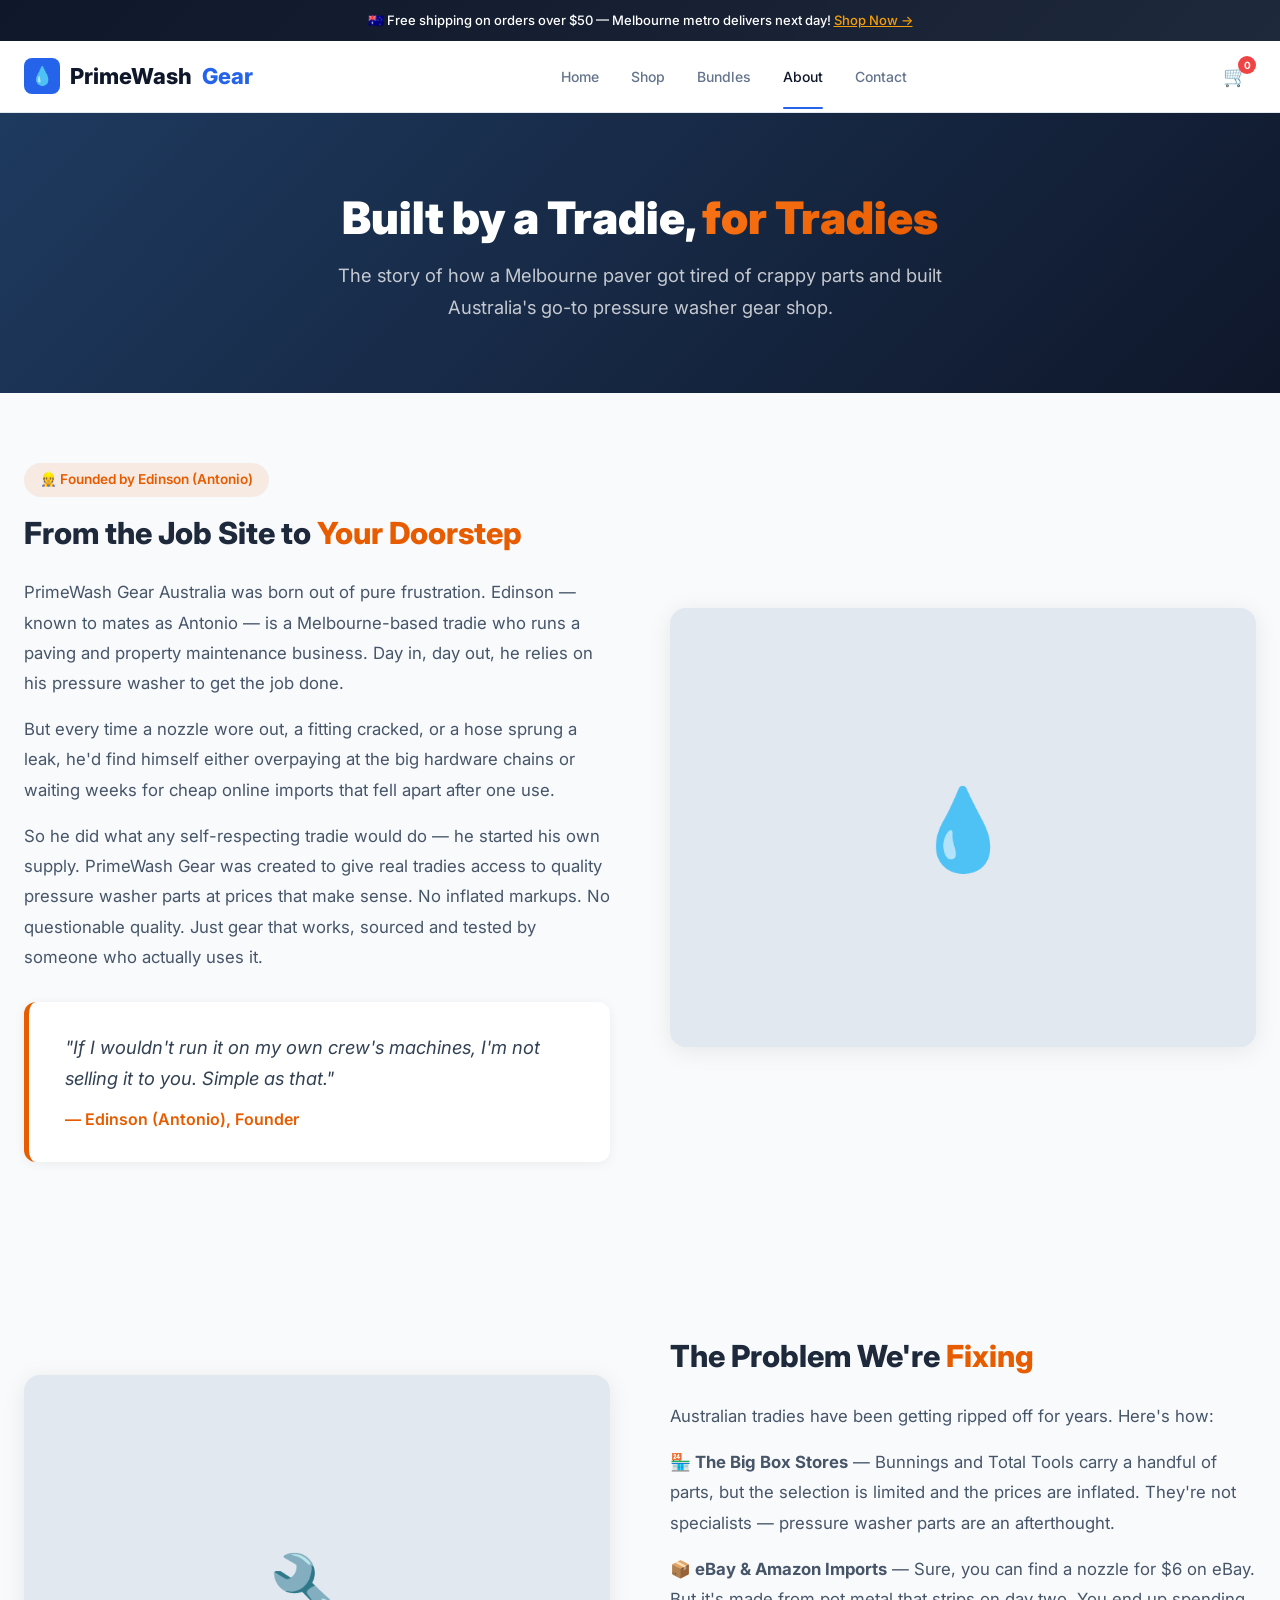
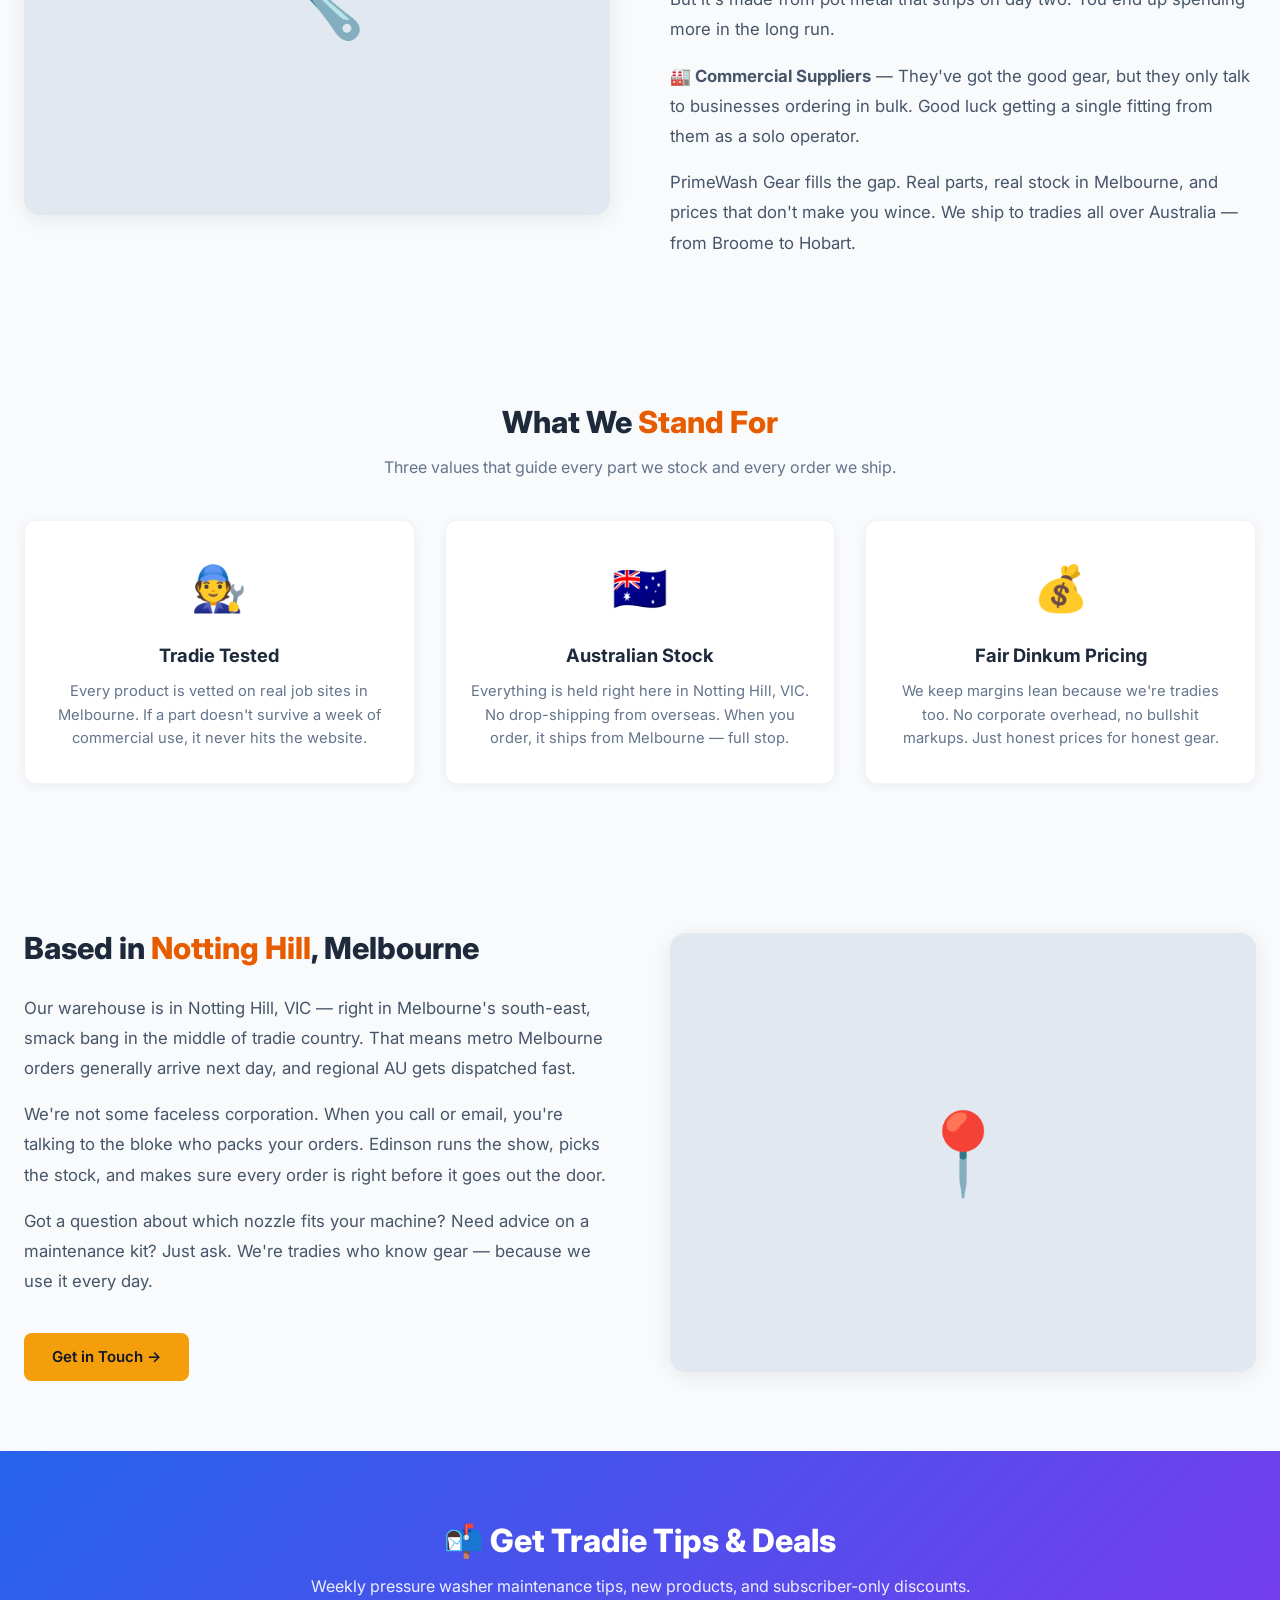
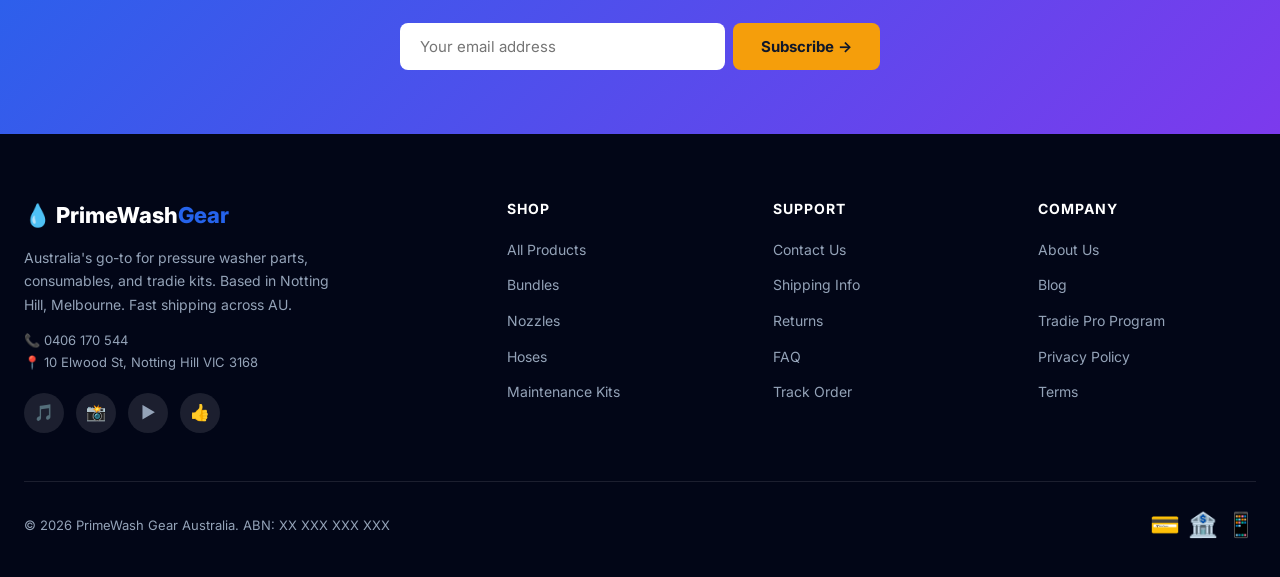
==== about.html @ 12bc8cc5 "Initial commit: PrimeWash Gear store" ====
<!DOCTYPE html>
<html lang="en">
<head>
  <meta charset="UTF-8" />
  <meta name="viewport" content="width=device-width, initial-scale=1.0" />
  <title>About — PrimeWash Gear Australia</title>
  <meta name="description" content="The PrimeWash Gear story. Founded by a Melbourne tradie who was sick of overpaying for pressure washer parts that break. Quality parts, fair prices." />
  <link rel="preconnect" href="https://fonts.googleapis.com" />
  <link rel="preconnect" href="https://fonts.gstatic.com" crossorigin />
  <link href="https://fonts.googleapis.com/css2?family=Inter:wght@400;500;600;700;800;900&display=swap" rel="stylesheet" />
  <link rel="stylesheet" href="css/style.css" />
  <link rel="icon" type="image/svg+xml" href="data:image/svg+xml,<svg xmlns='http://www.w3.org/2000/svg' viewBox='0 0 100 100'><text y='.9em' font-size='90'>💧</text></svg>" />
  <style>
    /* About page specific styles */
    .about-hero {
      background: linear-gradient(135deg, #1e3a5f 0%, #0f172a 100%);
      color: white;
      padding: 80px 0 70px;
      text-align: center;
    }
    .about-hero h1 {
      font-size: 2.8rem;
      font-weight: 900;
      margin-bottom: 16px;
      line-height: 1.15;
    }
    .about-hero h1 span {
      background: linear-gradient(135deg, #f97316, #e85c00);
      -webkit-background-clip: text;
      -webkit-text-fill-color: transparent;
      background-clip: text;
    }
    .about-hero p {
      font-size: 1.15rem;
      color: rgba(255,255,255,0.75);
      max-width: 620px;
      margin: 0 auto;
      line-height: 1.7;
    }
    .about-section {
      padding: 70px 0;
    }
    .about-section:nth-child(even) {
      background: #f8fafc;
    }
    .about-grid {
      display: grid;
      grid-template-columns: 1fr 1fr;
      gap: 60px;
      align-items: center;
    }
    .about-grid.reverse {
      direction: rtl;
    }
    .about-grid.reverse > * {
      direction: ltr;
    }
    .about-text h2 {
      font-size: 1.9rem;
      font-weight: 800;
      margin-bottom: 20px;
      color: #1e293b;
    }
    .about-text h2 .highlight {
      color: #e85c00;
    }
    .about-text p {
      color: #475569;
      line-height: 1.8;
      margin-bottom: 16px;
      font-size: 1.05rem;
    }
    .about-text p:last-child {
      margin-bottom: 0;
    }
    .about-image {
      border-radius: 16px;
      overflow: hidden;
      background: #e2e8f0;
      aspect-ratio: 4/3;
      display: flex;
      align-items: center;
      justify-content: center;
      font-size: 5rem;
      box-shadow: 0 4px 24px rgba(0,0,0,0.08);
    }
    .about-image img {
      width: 100%;
      height: 100%;
      object-fit: cover;
    }
    .about-quote {
      background: white;
      border-left: 5px solid #e85c00;
      border-radius: 12px;
      padding: 30px 36px;
      margin: 30px 0;
      box-shadow: 0 2px 12px rgba(0,0,0,0.06);
    }
    .about-quote p {
      font-size: 1.15rem;
      font-style: italic;
      color: #334155;
      line-height: 1.7;
      margin-bottom: 12px;
    }
    .about-quote cite {
      font-style: normal;
      font-weight: 600;
      color: #e85c00;
    }
    .values-grid {
      display: grid;
      grid-template-columns: repeat(3, 1fr);
      gap: 30px;
      margin-top: 40px;
    }
    .value-card {
      background: white;
      border-radius: 12px;
      padding: 32px 24px;
      text-align: center;
      box-shadow: 0 2px 12px rgba(0,0,0,0.06);
      border: 1px solid #f1f5f9;
      transition: transform 0.2s ease, box-shadow 0.2s ease;
    }
    .value-card:hover {
      transform: translateY(-3px);
      box-shadow: 0 8px 30px rgba(0,0,0,0.1);
    }
    .value-card .icon {
      font-size: 2.8rem;
      margin-bottom: 16px;
    }
    .value-card h3 {
      font-size: 1.15rem;
      font-weight: 700;
      color: #1e293b;
      margin-bottom: 10px;
    }
    .value-card p {
      font-size: 0.92rem;
      color: #64748b;
      line-height: 1.6;
    }
    .founder-tag {
      display: inline-block;
      background: rgba(232, 92, 0, 0.1);
      color: #e85c00;
      font-weight: 600;
      font-size: 0.85rem;
      padding: 6px 16px;
      border-radius: 20px;
      margin-bottom: 12px;
    }
    @media (max-width: 768px) {
      .about-hero h1 { font-size: 2rem; }
      .about-hero { padding: 50px 0 40px; }
      .about-grid { grid-template-columns: 1fr; gap: 30px; }
      .about-grid.reverse { direction: ltr; }
      .about-section { padding: 50px 0; }
      .values-grid { grid-template-columns: 1fr; gap: 16px; }
    }
  </style>
</head>
<body>

<!-- ANNOUNCEMENT BAR -->
<div class="announcement">
  🇦🇺 Free shipping on orders over $50 — Melbourne metro delivers next day!
  <a href="shop.html">Shop Now →</a>
</div>

<!-- NAVIGATION -->
<nav class="nav">
  <div class="nav-inner">
    <a href="index.html" class="nav-logo">
      <div class="nav-logo-icon">💧</div>
      PrimeWash<span>Gear</span>
    </a>
    <ul class="nav-links">
      <li><a href="index.html">Home</a></li>
      <li><a href="shop.html">Shop</a></li>
      <li><a href="shop.html#bundles">Bundles</a></li>
      <li><a href="about.html" class="active">About</a></li>
      <li><a href="contact.html">Contact</a></li>
    </ul>
    <div class="nav-actions">
      <button class="nav-cart" onclick="window.location.href='cart.html'" aria-label="Cart">
        🛒 <span class="cart-count" id="cartCount">0</span>
      </button>
      <button class="mobile-menu-btn" onclick="toggleMobileNav()" aria-label="Menu">☰</button>
    </div>
  </div>
</nav>

<!-- MOBILE NAV -->
<div class="mobile-nav" id="mobileNav">
  <a href="index.html">🏠 Home</a>
  <a href="shop.html">🛍️ Shop</a>
  <a href="shop.html#bundles">📦 Bundles</a>
  <a href="about.html">ℹ️ About</a>
  <a href="contact.html">📞 Contact</a>
</div>

<!-- ABOUT HERO -->
<section class="about-hero">
  <div class="container">
    <h1>Built by a Tradie, <span>for Tradies</span></h1>
    <p>The story of how a Melbourne paver got tired of crappy parts and built Australia's go-to pressure washer gear shop.</p>
  </div>
</section>

<!-- OUR STORY -->
<section class="about-section">
  <div class="container">
    <div class="about-grid">
      <div class="about-text">
        <div class="founder-tag">👷 Founded by Edinson (Antonio)</div>
        <h2>From the Job Site to <span class="highlight">Your Doorstep</span></h2>
        <p>PrimeWash Gear Australia was born out of pure frustration. Edinson — known to mates as Antonio — is a Melbourne-based tradie who runs a paving and property maintenance business. Day in, day out, he relies on his pressure washer to get the job done.</p>
        <p>But every time a nozzle wore out, a fitting cracked, or a hose sprung a leak, he'd find himself either overpaying at the big hardware chains or waiting weeks for cheap online imports that fell apart after one use.</p>
        <p>So he did what any self-respecting tradie would do — he started his own supply. PrimeWash Gear was created to give real tradies access to quality pressure washer parts at prices that make sense. No inflated markups. No questionable quality. Just gear that works, sourced and tested by someone who actually uses it.</p>
        <div class="about-quote">
          <p>"If I wouldn't run it on my own crew's machines, I'm not selling it to you. Simple as that."</p>
          <cite>— Edinson (Antonio), Founder</cite>
        </div>
      </div>
      <div class="about-image">
        💧
      </div>
    </div>
  </div>
</section>

<!-- THE PROBLEM -->
<section class="about-section">
  <div class="container">
    <div class="about-grid reverse">
      <div class="about-text">
        <h2>The Problem We're <span class="highlight">Fixing</span></h2>
        <p>Australian tradies have been getting ripped off for years. Here's how:</p>
        <p><strong>🏪 The Big Box Stores</strong> — Bunnings and Total Tools carry a handful of parts, but the selection is limited and the prices are inflated. They're not specialists — pressure washer parts are an afterthought.</p>
        <p><strong>📦 eBay & Amazon Imports</strong> — Sure, you can find a nozzle for $6 on eBay. But it's made from pot metal that strips on day two. You end up spending more in the long run.</p>
        <p><strong>🏭 Commercial Suppliers</strong> — They've got the good gear, but they only talk to businesses ordering in bulk. Good luck getting a single fitting from them as a solo operator.</p>
        <p>PrimeWash Gear fills the gap. Real parts, real stock in Melbourne, and prices that don't make you wince. We ship to tradies all over Australia — from Broome to Hobart.</p>
      </div>
      <div class="about-image">
        🔧
      </div>
    </div>
  </div>
</section>

<!-- OUR VALUES -->
<section class="about-section" style="background: #f8fafc;">
  <div class="container">
    <h2 style="text-align:center;font-size:1.9rem;font-weight:800;color:#1e293b;margin-bottom:8px;">What We <span style="color:#e85c00;">Stand For</span></h2>
    <p style="text-align:center;color:#64748b;max-width:560px;margin:0 auto 10px;">Three values that guide every part we stock and every order we ship.</p>
    <div class="values-grid">
      <div class="value-card">
        <div class="icon">🧑‍🔧</div>
        <h3>Tradie Tested</h3>
        <p>Every product is vetted on real job sites in Melbourne. If a part doesn't survive a week of commercial use, it never hits the website.</p>
      </div>
      <div class="value-card">
        <div class="icon">🇦🇺</div>
        <h3>Australian Stock</h3>
        <p>Everything is held right here in Notting Hill, VIC. No drop-shipping from overseas. When you order, it ships from Melbourne — full stop.</p>
      </div>
      <div class="value-card">
        <div class="icon">💰</div>
        <h3>Fair Dinkum Pricing</h3>
        <p>We keep margins lean because we're tradies too. No corporate overhead, no bullshit markups. Just honest prices for honest gear.</p>
      </div>
    </div>
  </div>
</section>

<!-- LOCATION & CTA -->
<section class="about-section">
  <div class="container">
    <div class="about-grid">
      <div class="about-text">
        <h2>Based in <span class="highlight">Notting Hill</span>, Melbourne</h2>
        <p>Our warehouse is in Notting Hill, VIC — right in Melbourne's south-east, smack bang in the middle of tradie country. That means metro Melbourne orders generally arrive next day, and regional AU gets dispatched fast.</p>
        <p>We're not some faceless corporation. When you call or email, you're talking to the bloke who packs your orders. Edinson runs the show, picks the stock, and makes sure every order is right before it goes out the door.</p>
        <p>Got a question about which nozzle fits your machine? Need advice on a maintenance kit? Just ask. We're tradies who know gear — because we use it every day.</p>
        <a href="contact.html" class="btn btn-accent" style="margin-top:20px;display:inline-block;">Get in Touch →</a>
      </div>
      <div class="about-image">
        📍
      </div>
    </div>
  </div>
</section>

<!-- NEWSLETTER -->
<section class="newsletter">
  <div class="container">
    <h2>📬 Get Tradie Tips & Deals</h2>
    <p>Weekly pressure washer maintenance tips, new products, and subscriber-only discounts.</p>
    <form class="newsletter-form" onsubmit="event.preventDefault(); alert('Thanks for subscribing! 🎉');">
      <input type="email" placeholder="Your email address" required />
      <button type="submit">Subscribe →</button>
    </form>
  </div>
</section>

<!-- FOOTER -->
<footer class="footer">
  <div class="container">
    <div class="footer-grid">
      <div class="footer-brand">
        <h3>💧 PrimeWash<span>Gear</span></h3>
        <p>Australia's go-to for pressure washer parts, consumables, and tradie kits. Based in Notting Hill, Melbourne. Fast shipping across AU.</p>
        <p style="margin-top:12px;font-size:13px;">📞 <a href="tel:+61406170544" style="color:var(--gray-400);">0406 170 544</a><br />📍 10 Elwood St, Notting Hill VIC 3168</p>
        <div class="footer-social">
          <a href="#" aria-label="TikTok">🎵</a>
          <a href="#" aria-label="Instagram">📸</a>
          <a href="#" aria-label="YouTube">▶️</a>
          <a href="#" aria-label="Facebook">👍</a>
        </div>
      </div>
      <div class="footer-col">
        <h4>Shop</h4>
        <ul>
          <li><a href="shop.html">All Products</a></li>
          <li><a href="shop.html#bundles">Bundles</a></li>
          <li><a href="shop.html">Nozzles</a></li>
          <li><a href="shop.html">Hoses</a></li>
          <li><a href="shop.html">Maintenance Kits</a></li>
        </ul>
      </div>
      <div class="footer-col">
        <h4>Support</h4>
        <ul>
          <li><a href="contact.html">Contact Us</a></li>
          <li><a href="#">Shipping Info</a></li>
          <li><a href="#">Returns</a></li>
          <li><a href="#">FAQ</a></li>
          <li><a href="#">Track Order</a></li>
        </ul>
      </div>
      <div class="footer-col">
        <h4>Company</h4>
        <ul>
          <li><a href="about.html">About Us</a></li>
          <li><a href="#">Blog</a></li>
          <li><a href="#">Tradie Pro Program</a></li>
          <li><a href="#">Privacy Policy</a></li>
          <li><a href="#">Terms</a></li>
        </ul>
      </div>
    </div>
    <div class="footer-bottom">
      <p>© 2026 PrimeWash Gear Australia. ABN: XX XXX XXX XXX</p>
      <div class="footer-payment">
        <span>💳</span>
        <span>🏦</span>
        <span>📱</span>
      </div>
    </div>
  </div>
</footer>

<!-- TOAST CONTAINER -->
<div class="toast-container" id="toastContainer"></div>

<script src="js/main.js"></script>
</body>
</html>
---- css/style.css ----
/* ============================================================
   PrimeWash Gear Australia — Complete E-commerce Stylesheet
   ============================================================ */

/* --- CSS Reset & Variables --- */
*, *::before, *::after { box-sizing: border-box; margin: 0; padding: 0; }

:root {
  --primary: #2563eb;
  --primary-dark: #1d4ed8;
  --primary-light: #dbeafe;
  --accent: #f59e0b;
  --accent-dark: #d97706;
  --dark: #0f172a;
  --darker: #020617;
  --gray-900: #1e293b;
  --gray-800: #334155;
  --gray-600: #64748b;
  --gray-400: #94a3b8;
  --gray-200: #e2e8f0;
  --gray-100: #f1f5f9;
  --gray-50: #f8fafc;
  --white: #ffffff;
  --red: #ef4444;
  --green: #22c55e;
  --orange: #f97316;
  --shadow-sm: 0 1px 2px rgba(0,0,0,0.05);
  --shadow-md: 0 4px 6px -1px rgba(0,0,0,0.1), 0 2px 4px -2px rgba(0,0,0,0.1);
  --shadow-lg: 0 10px 15px -3px rgba(0,0,0,0.1), 0 4px 6px -4px rgba(0,0,0,0.1);
  --shadow-xl: 0 20px 25px -5px rgba(0,0,0,0.1), 0 8px 10px -6px rgba(0,0,0,0.1);
  --radius: 12px;
  --radius-sm: 8px;
  --radius-lg: 16px;
  --font: 'Inter', -apple-system, BlinkMacSystemFont, 'Segoe UI', Roboto, sans-serif;
  --max-width: 1280px;
  --nav-height: 72px;
  --transition: 0.2s ease;
}

html { scroll-behavior: smooth; }
body { font-family: var(--font); color: var(--dark); background: var(--gray-50); line-height: 1.6; -webkit-font-smoothing: antialiased; }
a { text-decoration: none; color: inherit; }
img { max-width: 100%; height: auto; display: block; }
button { cursor: pointer; border: none; font-family: inherit; }
input, select, textarea { font-family: inherit; }

/* --- Utility Classes --- */
.container { max-width: var(--max-width); margin: 0 auto; padding: 0 24px; }
.btn {
  display: inline-flex; align-items: center; justify-content: center; gap: 8px;
  padding: 12px 28px; border-radius: var(--radius-sm); font-weight: 600;
  font-size: 15px; transition: all var(--transition);
}
.btn-primary { background: var(--primary); color: var(--white); }
.btn-primary:hover { background: var(--primary-dark); transform: translateY(-1px); box-shadow: var(--shadow-md); }
.btn-accent { background: var(--accent); color: var(--dark); }
.btn-accent:hover { background: var(--accent-dark); transform: translateY(-1px); }
.btn-outline { background: transparent; color: var(--primary); border: 2px solid var(--primary); }
.btn-outline:hover { background: var(--primary); color: var(--white); }
.btn-lg { padding: 16px 36px; font-size: 17px; }
.btn-sm { padding: 8px 18px; font-size: 13px; }
.btn-block { width: 100%; }
.tag {
  display: inline-block; padding: 4px 12px; border-radius: 999px; font-size: 12px;
  font-weight: 600; text-transform: uppercase; letter-spacing: 0.5px;
}
.tag-new { background: var(--green); color: white; }
.tag-sale { background: var(--red); color: white; }
.tag-bestseller { background: var(--accent); color: var(--dark); }
.section-title { font-size: 28px; font-weight: 800; margin-bottom: 8px; }
.section-subtitle { color: var(--gray-600); font-size: 16px; margin-bottom: 32px; }
.sr-only { position: absolute; width: 1px; height: 1px; padding: 0; margin: -1px; overflow: hidden; clip: rect(0,0,0,0); border: 0; }

/* --- ANNOUNCEMENT BAR --- */
.announcement {
  background: linear-gradient(135deg, var(--dark) 0%, var(--gray-900) 100%);
  color: var(--white); text-align: center; padding: 10px 16px; font-size: 13px; font-weight: 500;
}
.announcement a { color: var(--accent); text-decoration: underline; }
.announcement .highlight { color: var(--accent); font-weight: 700; }

/* --- NAVIGATION --- */
.nav { position: sticky; top: 0; z-index: 100; background: white; border-bottom: 1px solid var(--gray-200); height: var(--nav-height); }
.nav-inner { display: flex; align-items: center; justify-content: space-between; height: 100%; max-width: var(--max-width); margin: 0 auto; padding: 0 24px; }
.nav-logo { display: flex; align-items: center; gap: 10px; font-weight: 800; font-size: 22px; color: var(--dark); }
.nav-logo-icon { width: 36px; height: 36px; background: var(--primary); border-radius: var(--radius-sm); display: flex; align-items: center; justify-content: center; color: white; font-size: 18px; }
.nav-logo span { color: var(--primary); }
.nav-links { display: flex; align-items: center; gap: 32px; list-style: none; }
.nav-links a { font-size: 14px; font-weight: 500; color: var(--gray-600); transition: color var(--transition); position: relative; }
.nav-links a:hover, .nav-links a.active { color: var(--dark); }
.nav-links a.active::after { content: ''; position: absolute; bottom: -24px; left: 0; right: 0; height: 2px; background: var(--primary); border-radius: 1px; }
.nav-actions { display: flex; align-items: center; gap: 16px; }
.nav-cart { position: relative; background: none; padding: 8px; font-size: 20px; color: var(--gray-600); transition: color var(--transition); }
.nav-cart:hover { color: var(--dark); }
.cart-count { position: absolute; top: 0; right: 0; background: var(--red); color: white; width: 18px; height: 18px; border-radius: 50%; font-size: 10px; font-weight: 700; display: flex; align-items: center; justify-content: center; }
.mobile-menu-btn { display: none; background: none; font-size: 24px; color: var(--dark); }

/* --- MOBILE NAV --- */
.mobile-nav { display: none; position: fixed; top: var(--nav-height); left: 0; right: 0; bottom: 0; background: white; z-index: 99; padding: 24px; flex-direction: column; gap: 8px; }
.mobile-nav.open { display: flex; }
.mobile-nav a { display: block; padding: 14px 16px; font-size: 17px; font-weight: 500; border-radius: var(--radius-sm); }
.mobile-nav a:hover { background: var(--gray-100); }

/* --- HERO SECTION --- */
.hero {
  background: linear-gradient(135deg, var(--darker) 0%, var(--gray-900) 50%, #1e3a5f 100%);
  color: var(--white); padding: 80px 0; overflow: hidden; position: relative;
}
.hero::before {
  content: ''; position: absolute; top: -50%; right: -20%; width: 600px; height: 600px;
  background: radial-gradient(circle, rgba(37,99,235,0.15) 0%, transparent 70%);
  border-radius: 50%;
}
.hero-grid { display: grid; grid-template-columns: 1fr 1fr; gap: 60px; align-items: center; position: relative; z-index: 1; }
.hero-tag { display: inline-block; padding: 6px 14px; background: rgba(255,255,255,0.1); border-radius: 999px; font-size: 13px; font-weight: 600; margin-bottom: 20px; backdrop-filter: blur(10px); }
.hero h1 { font-size: 48px; font-weight: 900; line-height: 1.1; margin-bottom: 16px; letter-spacing: -1px; }
.hero h1 span { background: linear-gradient(135deg, var(--accent), #fbbf24); -webkit-background-clip: text; -webkit-text-fill-color: transparent; background-clip: text; }
.hero p { font-size: 18px; color: var(--gray-400); margin-bottom: 32px; max-width: 500px; line-height: 1.7; }
.hero-buttons { display: flex; gap: 16px; flex-wrap: wrap; }
.hero-stats { display: flex; gap: 40px; margin-top: 40px; padding-top: 32px; border-top: 1px solid rgba(255,255,255,0.1); }
.hero-stat-value { font-size: 24px; font-weight: 800; }
.hero-stat-label { font-size: 13px; color: var(--gray-400); margin-top: 2px; }
.hero-image { position: relative; display: flex; align-items: center; justify-content: center; }
.hero-image-main { width: 100%; border-radius: var(--radius-lg); box-shadow: var(--shadow-xl); }
.hero-badge {
  position: absolute; bottom: -20px; left: -20px; background: white; color: var(--dark);
  padding: 16px 20px; border-radius: var(--radius); box-shadow: var(--shadow-lg);
  display: flex; align-items: center; gap: 12px;
}
.hero-badge-icon { font-size: 28px; }
.hero-badge-text { font-weight: 700; font-size: 14px; }
.hero-badge-sub { font-size: 12px; color: var(--gray-600); }

/* --- BRANDS / TRUST BAR --- */
.trust-bar { background: white; border-bottom: 1px solid var(--gray-200); padding: 24px 0; }
.trust-grid { display: flex; justify-content: space-between; align-items: center; gap: 32px; flex-wrap: wrap; }
.trust-item { display: flex; align-items: center; gap: 10px; font-size: 13px; font-weight: 500; color: var(--gray-600); }
.trust-icon { font-size: 22px; }

/* --- CATEGORIES GRID --- */
.categories { padding: 64px 0; }
.cat-grid { display: grid; grid-template-columns: repeat(4, 1fr); gap: 20px; }
.cat-card {
  background: white; border-radius: var(--radius); overflow: hidden; border: 1px solid var(--gray-200);
  transition: all var(--transition); cursor: pointer;
}
.cat-card:hover { box-shadow: var(--shadow-lg); transform: translateY(-4px); }
.cat-card img { width: 100%; height: 180px; object-fit: cover; }
.cat-card-body { padding: 16px; }
.cat-card-body h3 { font-size: 15px; font-weight: 700; margin-bottom: 4px; }
.cat-card-body p { font-size: 13px; color: var(--gray-600); }

/* --- PRODUCT CARDS --- */
.products-section { padding: 64px 0; }
.products-header { display: flex; justify-content: space-between; align-items: flex-end; margin-bottom: 32px; flex-wrap: wrap; gap: 16px; }
.products-grid { display: grid; grid-template-columns: repeat(4, 1fr); gap: 24px; }

.product-card {
  background: white; border-radius: var(--radius); overflow: hidden;
  border: 1px solid var(--gray-200); transition: all var(--transition);
  display: flex; flex-direction: column;
}
.product-card:hover { box-shadow: var(--shadow-lg); transform: translateY(-2px); }
.product-image-wrap { position: relative; overflow: hidden; aspect-ratio: 1; background: var(--gray-100); }
.product-image-wrap img { width: 100%; height: 100%; object-fit: cover; transition: transform 0.4s ease; }
.product-card:hover .product-image-wrap img { transform: scale(1.05); }
.product-tags { position: absolute; top: 12px; left: 12px; display: flex; flex-direction: column; gap: 6px; }
.product-actions { position: absolute; top: 12px; right: 12px; display: flex; flex-direction: column; gap: 6px; opacity: 0; transition: opacity var(--transition); }
.product-card:hover .product-actions { opacity: 1; }
.product-action-btn { width: 36px; height: 36px; border-radius: 50%; background: white; box-shadow: var(--shadow-md); display: flex; align-items: center; justify-content: center; font-size: 16px; transition: all var(--transition); }
.product-action-btn:hover { background: var(--primary); color: white; }
.product-info { padding: 16px; flex: 1; display: flex; flex-direction: column; }
.product-brand { font-size: 11px; text-transform: uppercase; letter-spacing: 1px; color: var(--gray-400); font-weight: 600; margin-bottom: 4px; }
.product-name { font-size: 14px; font-weight: 600; margin-bottom: 8px; line-height: 1.4; flex: 1; }
.product-name:hover { color: var(--primary); }
.product-rating { display: flex; align-items: center; gap: 4px; margin-bottom: 8px; font-size: 12px; }
.product-stars { color: var(--accent); }
.product-reviews { color: var(--gray-400); }
.product-price-wrap { display: flex; align-items: center; gap: 8px; }
.product-price { font-size: 18px; font-weight: 800; color: var(--dark); }
.product-price-old { font-size: 14px; color: var(--gray-400); text-decoration: line-through; }
.product-add-btn {
  margin-top: 12px; padding: 10px; border-radius: var(--radius-sm); font-weight: 600; font-size: 13px;
  background: var(--primary); color: white; transition: all var(--transition); width: 100%;
}
.product-add-btn:hover { background: var(--primary-dark); }
.product-add-btn:active { transform: scale(0.97); }

/* --- BUNDLES SECTION --- */
.bundles-section { padding: 64px 0; background: white; }
.bundle-card {
  background: linear-gradient(135deg, var(--gray-50) 0%, white 100%);
  border: 2px solid var(--gray-200); border-radius: var(--radius-lg); overflow: hidden;
  transition: all var(--transition);
}
.bundle-card:hover { border-color: var(--primary); box-shadow: var(--shadow-lg); }
.bundle-card.featured { border-color: var(--accent); position: relative; box-shadow: var(--shadow-lg); }
.bundle-badge {
  position: absolute; top: 16px; right: 16px;
  background: linear-gradient(135deg, var(--accent), #fbbf24); color: var(--dark);
  padding: 6px 16px; border-radius: 999px; font-size: 11px; font-weight: 800;
  letter-spacing: 0.5px; z-index: 2; box-shadow: 0 2px 8px rgba(245,158,11,0.4);
}
.bundle-body { padding: 32px; }
.bundle-header { display: flex; justify-content: space-between; align-items: flex-start; margin-bottom: 16px; }
.bundle-title { font-size: 20px; font-weight: 800; }
.bundle-price { font-size: 28px; font-weight: 900; color: var(--primary); }
.bundle-price span { font-size: 14px; color: var(--gray-400); font-weight: 400; }
.bundle-savings { display: inline-block; padding: 4px 10px; background: #dcfce7; color: #166534; border-radius: 999px; font-size: 12px; font-weight: 700; margin-top: 4px; }
.bundle-items { display: flex; flex-direction: column; gap: 10px; margin: 20px 0; }
.bundle-item { display: flex; align-items: center; gap: 12px; font-size: 14px; }
.bundle-item-icon { width: 40px; height: 40px; border-radius: var(--radius-sm); background: var(--gray-100); display: flex; align-items: center; justify-content: center; font-size: 18px; flex-shrink: 0; }
.bundle-items-grid { display: grid; grid-template-columns: 1fr 1fr; gap: 8px; }
.bundle-cta { width: 100%; padding: 14px; border-radius: var(--radius-sm); font-weight: 700; font-size: 15px; margin-top: 20px; }

/* --- BUNDLES GRID --- */
.bundles-grid { display: grid; grid-template-columns: repeat(3, 1fr); gap: 24px; }

/* --- BENEFITS SECTION --- */
.benefits { padding: 64px 0; background: var(--dark); color: white; }
.benefits-grid { display: grid; grid-template-columns: repeat(4, 1fr); gap: 32px; }
.benefit-card { text-align: center; padding: 32px 20px; }
.benefit-icon { font-size: 36px; margin-bottom: 16px; }
.benefit-card h3 { font-size: 18px; font-weight: 700; margin-bottom: 8px; }
.benefit-card p { font-size: 14px; color: var(--gray-400); line-height: 1.6; }

/* --- REVIEWS / TESTIMONIALS --- */
.reviews { padding: 64px 0; }
.reviews-grid { display: grid; grid-template-columns: repeat(3, 1fr); gap: 24px; }
.review-card { background: white; border-radius: var(--radius); padding: 24px; border: 1px solid var(--gray-200); }
.review-stars { color: var(--accent); font-size: 14px; margin-bottom: 12px; }
.review-text { font-size: 14px; color: var(--gray-600); line-height: 1.7; margin-bottom: 16px; }
.review-author { display: flex; align-items: center; gap: 12px; }
.review-avatar { width: 40px; height: 40px; border-radius: 50%; background: var(--gray-200); display: flex; align-items: center; justify-content: center; font-weight: 700; font-size: 16px; }
.review-name { font-weight: 600; font-size: 14px; }
.review-role { font-size: 12px; color: var(--gray-400); }

/* --- NEWSLETTER --- */
.newsletter { padding: 64px 0; background: linear-gradient(135deg, var(--primary) 0%, #7c3aed 100%); color: white; text-align: center; }
.newsletter h2 { font-size: 32px; font-weight: 800; margin-bottom: 8px; }
.newsletter p { font-size: 16px; opacity: 0.9; margin-bottom: 24px; }
.newsletter-form { display: flex; max-width: 480px; margin: 0 auto; gap: 8px; }
.newsletter-form input { flex: 1; padding: 14px 20px; border-radius: var(--radius-sm); border: none; font-size: 15px; }
.newsletter-form input:focus { outline: 2px solid var(--accent); }
.newsletter-form button { background: var(--accent); color: var(--dark); font-weight: 700; padding: 14px 28px; border-radius: var(--radius-sm); font-size: 15px; white-space: nowrap; }
.newsletter-form button:hover { background: var(--accent-dark); }

/* --- FOOTER --- */
.footer { background: var(--darker); color: var(--gray-400); padding: 64px 0 32px; }
.footer-grid { display: grid; grid-template-columns: 2fr 1fr 1fr 1fr; gap: 48px; margin-bottom: 48px; }
.footer-brand h3 { color: white; font-size: 22px; font-weight: 800; margin-bottom: 12px; }
.footer-brand h3 span { color: var(--primary); }
.footer-brand p { font-size: 14px; line-height: 1.7; max-width: 320px; }
.footer-social { display: flex; gap: 12px; margin-top: 20px; }
.footer-social a { width: 40px; height: 40px; border-radius: 50%; background: rgba(255,255,255,0.1); display: flex; align-items: center; justify-content: center; transition: background var(--transition); }
.footer-social a:hover { background: var(--primary); }
.footer-col h4 { color: white; font-size: 14px; font-weight: 700; text-transform: uppercase; letter-spacing: 1px; margin-bottom: 16px; }
.footer-col ul { list-style: none; }
.footer-col li { margin-bottom: 10px; }
.footer-col a { font-size: 14px; transition: color var(--transition); }
.footer-col a:hover { color: white; }
.footer-bottom { border-top: 1px solid rgba(255,255,255,0.1); padding-top: 24px; display: flex; justify-content: space-between; align-items: center; flex-wrap: wrap; gap: 16px; font-size: 13px; }
.footer-payment { display: flex; gap: 8px; font-size: 24px; }

/* ============================================================
   SHOP PAGE
   ============================================================ */
.page-header {
  background: linear-gradient(135deg, var(--gray-900), var(--dark));
  color: white; padding: 48px 0; text-align: center;
}
.page-header h1 { font-size: 36px; font-weight: 900; margin-bottom: 8px; }
.page-header p { color: var(--gray-400); font-size: 16px; }
.page-main { padding: 48px 0; }
.shop-layout { display: grid; grid-template-columns: 260px 1fr; gap: 32px; }
.filter-panel { background: white; border-radius: var(--radius); padding: 24px; border: 1px solid var(--gray-200); position: sticky; top: 96px; height: fit-content; }
.filter-section { margin-bottom: 20px; }
.filter-section h4 { font-size: 13px; font-weight: 700; text-transform: uppercase; letter-spacing: 0.5px; color: var(--gray-600); margin-bottom: 12px; }
.filter-option { display: flex; align-items: center; gap: 8px; padding: 6px 0; font-size: 14px; cursor: pointer; }
.filter-option input[type="checkbox"] { accent-color: var(--primary); }
.shop-toolbar { display: flex; justify-content: space-between; align-items: center; margin-bottom: 24px; flex-wrap: wrap; gap: 12px; }
.shop-toolbar p { font-size: 14px; color: var(--gray-600); }
.shop-sort { padding: 8px 14px; border: 1px solid var(--gray-200); border-radius: var(--radius-sm); font-size: 14px; background: white; }

/* ============================================================
   PRODUCT DETAIL PAGE
   ============================================================ */
.product-detail { padding: 48px 0; }
.prod-grid { display: grid; grid-template-columns: 1fr 1fr; gap: 48px; }
.prod-gallery { position: relative; }
.prod-main-image { width: 100%; border-radius: var(--radius-lg); overflow: hidden; background: var(--gray-100); aspect-ratio: 1; }
.prod-main-image img { width: 100%; height: 100%; object-fit: cover; }
.prod-thumbs { display: flex; gap: 8px; margin-top: 12px; }
.prod-thumb { width: 72px; height: 72px; border-radius: var(--radius-sm); overflow: hidden; cursor: pointer; border: 2px solid transparent; transition: border-color var(--transition); }
.prod-thumb.active, .prod-thumb:hover { border-color: var(--primary); }
.prod-thumb img { width: 100%; height: 100%; object-fit: cover; }

.prod-info-section { }
.prod-brand-label { font-size: 12px; text-transform: uppercase; letter-spacing: 1px; color: var(--gray-400); font-weight: 600; margin-bottom: 8px; }
.prod-title { font-size: 28px; font-weight: 800; margin-bottom: 12px; line-height: 1.3; }
.prod-rating-big { display: flex; align-items: center; gap: 8px; margin-bottom: 16px; }
.prod-rating-big span { font-size: 14px; color: var(--gray-600); }
.prod-price-big { font-size: 32px; font-weight: 900; color: var(--dark); margin-bottom: 8px; }
.prod-price-old-big { font-size: 18px; color: var(--gray-400); text-decoration: line-through; }
.prod-description { color: var(--gray-600); line-height: 1.8; margin-bottom: 24px; font-size: 15px; }
.prod-features { list-style: none; margin-bottom: 24px; }
.prod-features li { padding: 8px 0; display: flex; align-items: center; gap: 10px; font-size: 14px; }
.prod-features li::before { content: '✓'; color: var(--green); font-weight: 700; }

.prod-qty { display: flex; align-items: center; gap: 12px; margin-bottom: 24px; }
.qty-btn { width: 40px; height: 40px; border-radius: 50%; background: var(--gray-100); display: flex; align-items: center; justify-content: center; font-size: 18px; font-weight: 700; transition: background var(--transition); }
.qty-btn:hover { background: var(--gray-200); }
.qty-value { font-size: 18px; font-weight: 700; width: 40px; text-align: center; }

.prod-add-btn { width: 100%; padding: 16px; font-size: 16px; font-weight: 700; border-radius: var(--radius-sm); margin-bottom: 16px; }
.prod-shipping-note { display: flex; align-items: center; gap: 8px; padding: 16px; background: var(--gray-50); border-radius: var(--radius-sm); font-size: 13px; color: var(--gray-600); margin-bottom: 24px; }

/* ============================================================
   CART PAGE
   ============================================================ */
.cart-page { padding: 48px 0; }
.cart-layout { display: grid; grid-template-columns: 1fr 380px; gap: 32px; }
.cart-items { }
.cart-item { display: grid; grid-template-columns: 100px 1fr auto; gap: 20px; padding: 20px; background: white; border-radius: var(--radius); border: 1px solid var(--gray-200); margin-bottom: 12px; align-items: center; }
.cart-item img { width: 100px; height: 100px; object-fit: cover; border-radius: var(--radius-sm); }
.cart-item-info h4 { font-size: 15px; font-weight: 600; margin-bottom: 4px; }
.cart-item-info p { font-size: 13px; color: var(--gray-600); }
.cart-item-actions { display: flex; align-items: center; gap: 16px; }
.cart-item-price { font-size: 18px; font-weight: 800; }
.cart-item-remove { background: none; color: var(--gray-400); font-size: 18px; }
.cart-item-remove:hover { color: var(--red); }
.cart-summary { background: white; border-radius: var(--radius); padding: 24px; border: 1px solid var(--gray-200); position: sticky; top: 96px; }
.cart-summary h3 { font-size: 20px; font-weight: 800; margin-bottom: 20px; }
.summary-row { display: flex; justify-content: space-between; padding: 12px 0; font-size: 14px; }
.summary-row.total { border-top: 2px solid var(--gray-200); margin-top: 12px; padding-top: 16px; font-size: 20px; font-weight: 800; }
.summary-row.free { color: var(--green); font-weight: 600; }
.cart-empty { text-align: center; padding: 80px 0; }
.cart-empty-icon { font-size: 64px; margin-bottom: 16px; }
.cart-empty h2 { font-size: 24px; font-weight: 700; margin-bottom: 8px; }
.cart-empty p { color: var(--gray-600); margin-bottom: 24px; }
.checkout-btn { width: 100%; padding: 16px; background: var(--accent); color: var(--dark); font-weight: 800; font-size: 16px; border-radius: var(--radius-sm); }
.checkout-btn:hover { background: var(--accent-dark); }
.payment-icons { display: flex; justify-content: center; gap: 8px; margin-top: 12px; font-size: 24px; color: var(--gray-400); }

/* ============================================================
   ABOUT / CONTACT PAGES
   ============================================================ */
.about-content { padding: 64px 0; }
.about-grid { display: grid; grid-template-columns: 1fr 1fr; gap: 48px; align-items: center; }
.about-text h2 { font-size: 32px; font-weight: 800; margin-bottom: 16px; }
.about-text p { color: var(--gray-600); line-height: 1.8; margin-bottom: 16px; font-size: 15px; }
.about-image { border-radius: var(--radius-lg); overflow: hidden; }

.contact-page { padding: 64px 0; }
.contact-grid { display: grid; grid-template-columns: 1fr 1fr; gap: 48px; }
.contact-form { background: white; border-radius: var(--radius); padding: 32px; border: 1px solid var(--gray-200); }
.contact-form h2 { font-size: 24px; font-weight: 800; margin-bottom: 24px; }
.form-group { margin-bottom: 16px; }
.form-group label { display: block; font-size: 14px; font-weight: 600; margin-bottom: 6px; }
.form-group input, .form-group textarea, .form-group select {
  width: 100%; padding: 12px 16px; border: 1px solid var(--gray-200); border-radius: var(--radius-sm);
  font-size: 15px; transition: border-color var(--transition);
}
.form-group input:focus, .form-group textarea:focus { outline: none; border-color: var(--primary); box-shadow: 0 0 0 3px var(--primary-light); }
.contact-info { display: flex; flex-direction: column; gap: 24px; }
.contact-card { display: flex; align-items: flex-start; gap: 16px; }
.contact-icon { width: 48px; height: 48px; border-radius: var(--radius-sm); background: var(--primary-light); display: flex; align-items: center; justify-content: center; font-size: 20px; flex-shrink: 0; }
.contact-card h4 { font-weight: 600; font-size: 15px; margin-bottom: 4px; }
.contact-card p { font-size: 14px; color: var(--gray-600); }

.bundle-subtitle { font-size: 13px; color: var(--gray-600); margin-top: 4px; line-height: 1.5; }
.bundle-price-col { text-align: right; }
.bundle-was { font-size: 13px; color: var(--gray-400); text-decoration: line-through; }
.bundle-value { padding: 10px 14px; background: #f0fdf4; border-radius: var(--radius-sm); font-size: 13px; color: #166534; margin-top: 16px; text-align: center; }

/* --- PRODUCT SHORT DESCRIPTION --- */
.product-desc-short { font-size: 12px; color: var(--gray-500); line-height: 1.4; margin-bottom: 6px; }

/* --- REAL RESULTS --- */
.results-grid { display: grid; grid-template-columns: 1fr 1fr; gap: 24px; }
.result-card {
  background: rgba(255,255,255,0.05); border-radius: var(--radius-lg);
  overflow: hidden; border: 1px solid rgba(255,255,255,0.1);
}
.result-images { display: grid; grid-template-columns: 1fr 1fr; }
.result-before, .result-after { padding: 32px 24px; text-align: center; min-height: 180px; display: flex; flex-direction: column; align-items: center; justify-content: center; }
.result-label { display: inline-block; padding: 4px 12px; border-radius: 999px; font-size: 11px; font-weight: 800; letter-spacing: 1px; background: rgba(255,255,255,0.15); color: white; }
.result-testimony { padding: 20px 24px; font-size: 14px; color: var(--gray-400); line-height: 1.7; text-align: center; }
.result-testimony strong { color: white; }

/* --- VALIDATION / FORM --- */
input.error, textarea.error { border-color: var(--red) !important; }
.error-message { color: var(--red); font-size: 13px; margin-top: 4px; }

@media (max-width: 768px) {
  .results-grid { grid-template-columns: 1fr; }
  .result-images { grid-template-columns: 1fr; }
}
.toast-container { position: fixed; bottom: 24px; right: 24px; z-index: 1000; display: flex; flex-direction: column; gap: 8px; }
.toast {
  padding: 14px 20px; border-radius: var(--radius-sm); font-size: 14px; font-weight: 500;
  box-shadow: var(--shadow-lg); animation: slideIn 0.3s ease; display: flex; align-items: center; gap: 10px;
  max-width: 360px;
}
.toast-success { background: #22c55e; color: white; }
.toast-error { background: var(--red); color: white; }
.toast-info { background: var(--primary); color: white; }
@keyframes slideIn { from { transform: translateX(100%); opacity: 0; } to { transform: translateX(0); opacity: 1; } }

/* ============================================================
   RESPONSIVE
   ============================================================ */
@media (max-width: 1024px) {
  .products-grid { grid-template-columns: repeat(3, 1fr); }
  .bundles-grid { grid-template-columns: 1fr 1fr; }
  .benefits-grid { grid-template-columns: repeat(2, 1fr); }
  .shop-layout { grid-template-columns: 1fr; }
  .filter-panel { display: none; }
}
@media (max-width: 768px) {
  .nav-links { display: none; }
  .mobile-menu-btn { display: block; }
  .hero-grid { grid-template-columns: 1fr; }
  .hero h1 { font-size: 32px; }
  .hero-stats { gap: 24px; flex-wrap: wrap; }
  .hero-image { display: none; }
  .products-grid { grid-template-columns: repeat(2, 1fr); gap: 12px; }
  .bundles-grid { grid-template-columns: 1fr; }
  .benefits-grid { grid-template-columns: 1fr; }
  .footer-grid { grid-template-columns: 1fr 1fr; gap: 24px; }
  .cat-grid { grid-template-columns: repeat(2, 1fr); }
  .reviews-grid { grid-template-columns: 1fr; }
  .prod-grid { grid-template-columns: 1fr; }
  .cart-layout { grid-template-columns: 1fr; }
  .about-grid { grid-template-columns: 1fr; }
  .contact-grid { grid-template-columns: 1fr; }
  .newsletter-form { flex-direction: column; }
  .bundle-card.featured::before { font-size: 10px; padding: 4px 10px; }
}
@media (max-width: 480px) {
  .products-grid { grid-template-columns: 1fr 1fr; gap: 8px; }
  .product-info { padding: 10px; }
  .product-name { font-size: 12px; }
  .product-price { font-size: 15px; }
  .hero h1 { font-size: 26px; }
  .hero { padding: 48px 0; }
  .footer-grid { grid-template-columns: 1fr; }
}
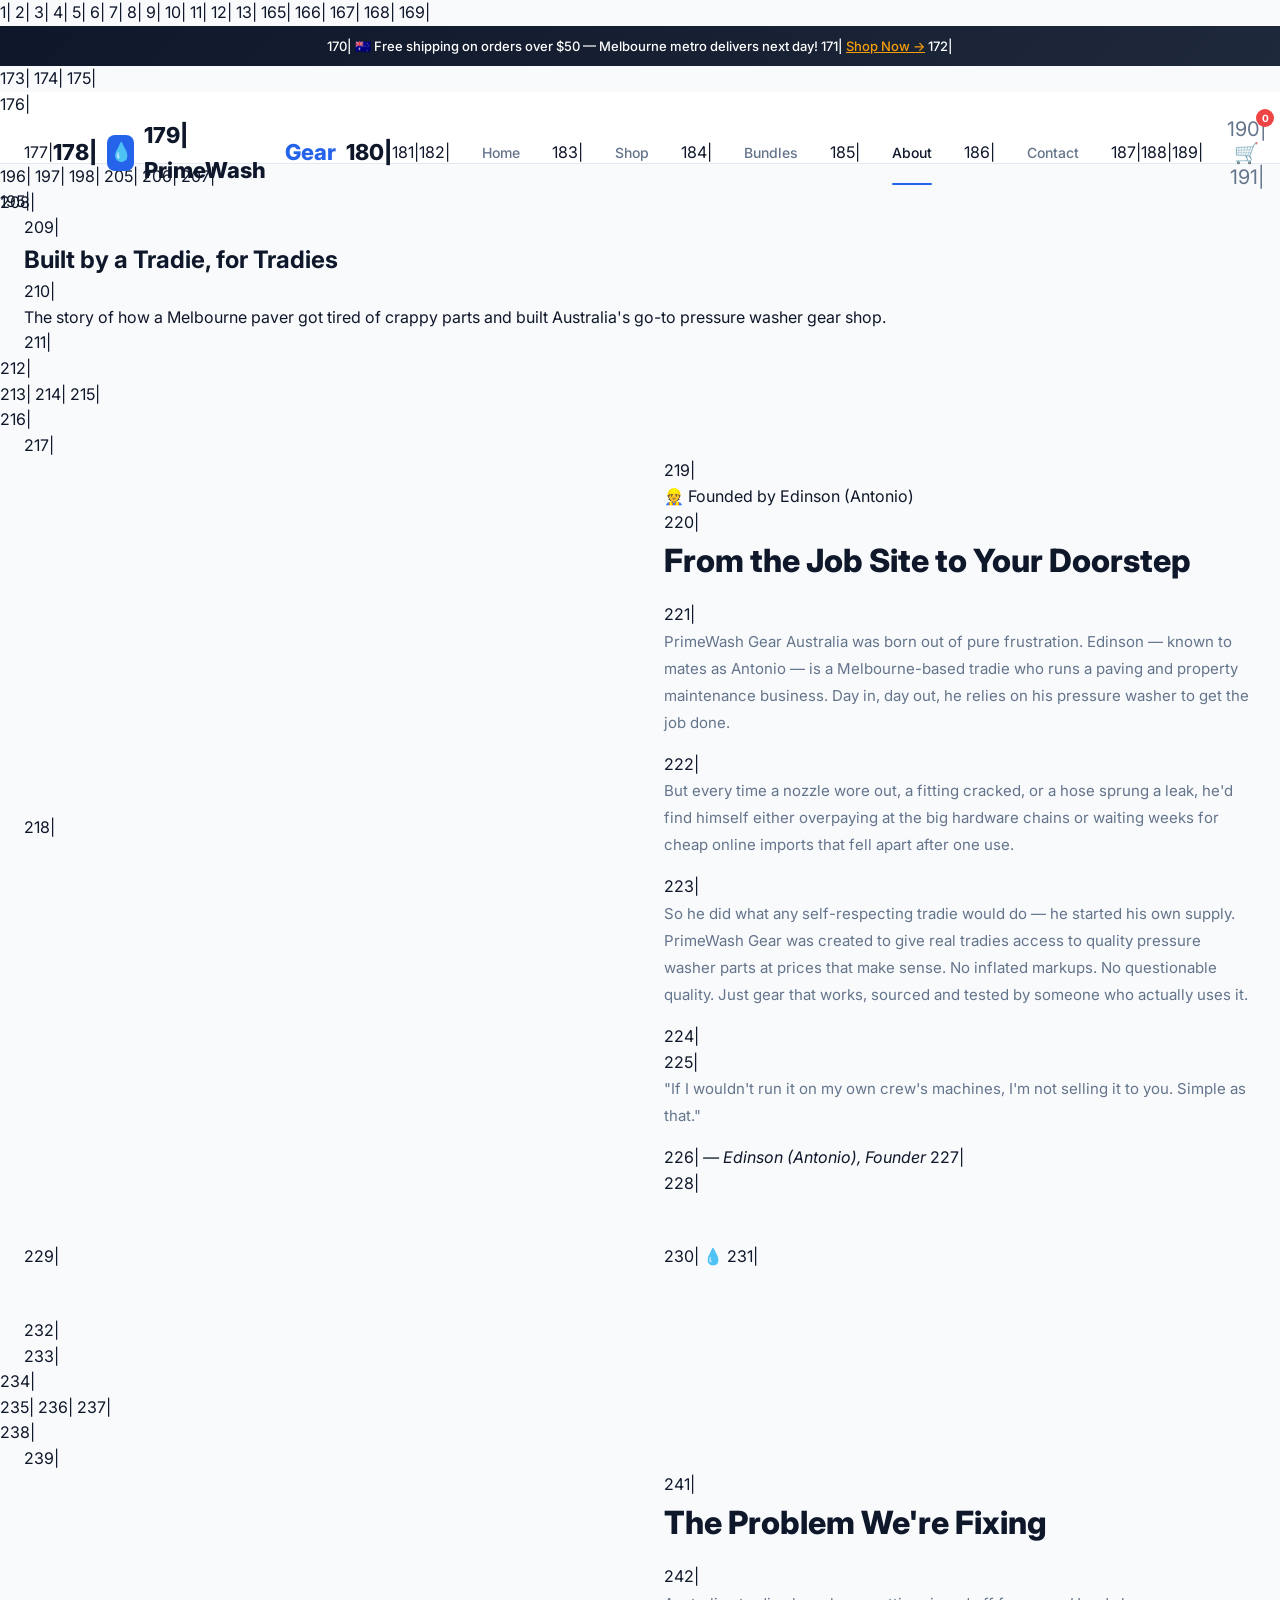
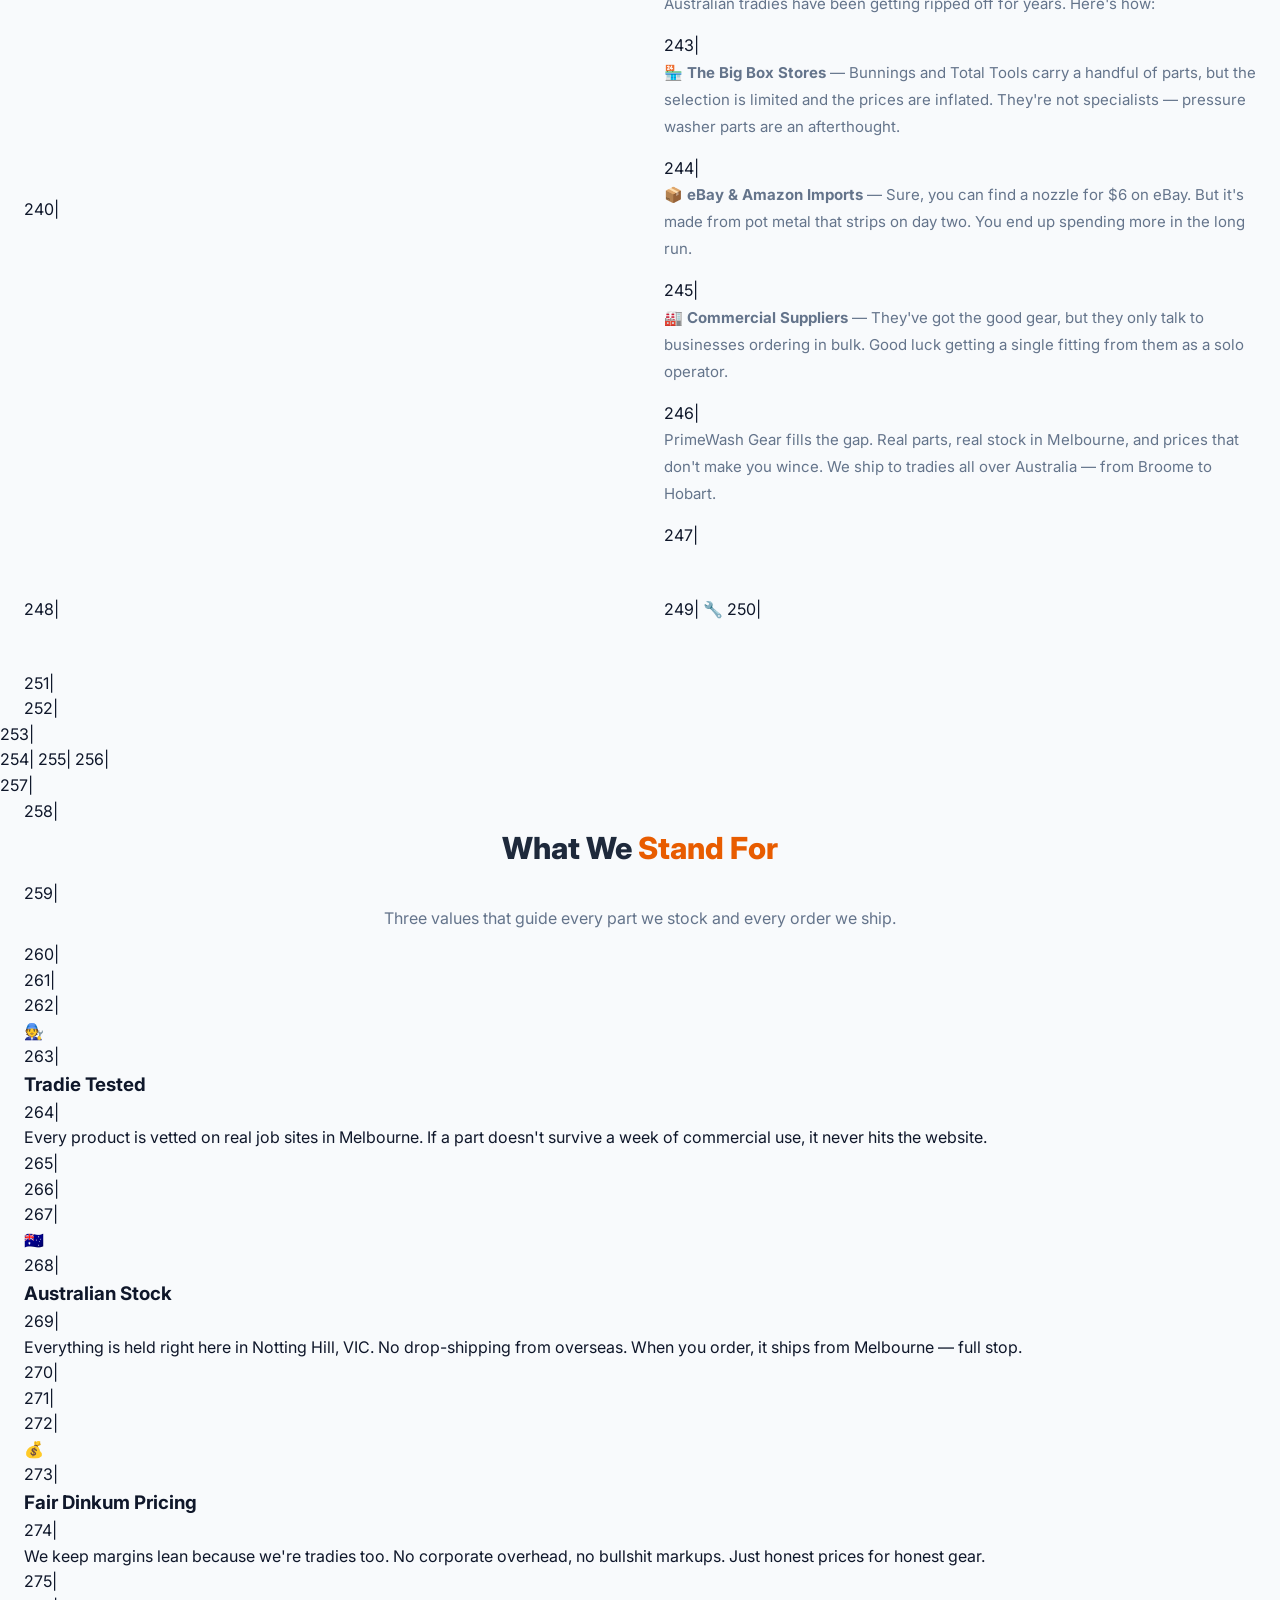
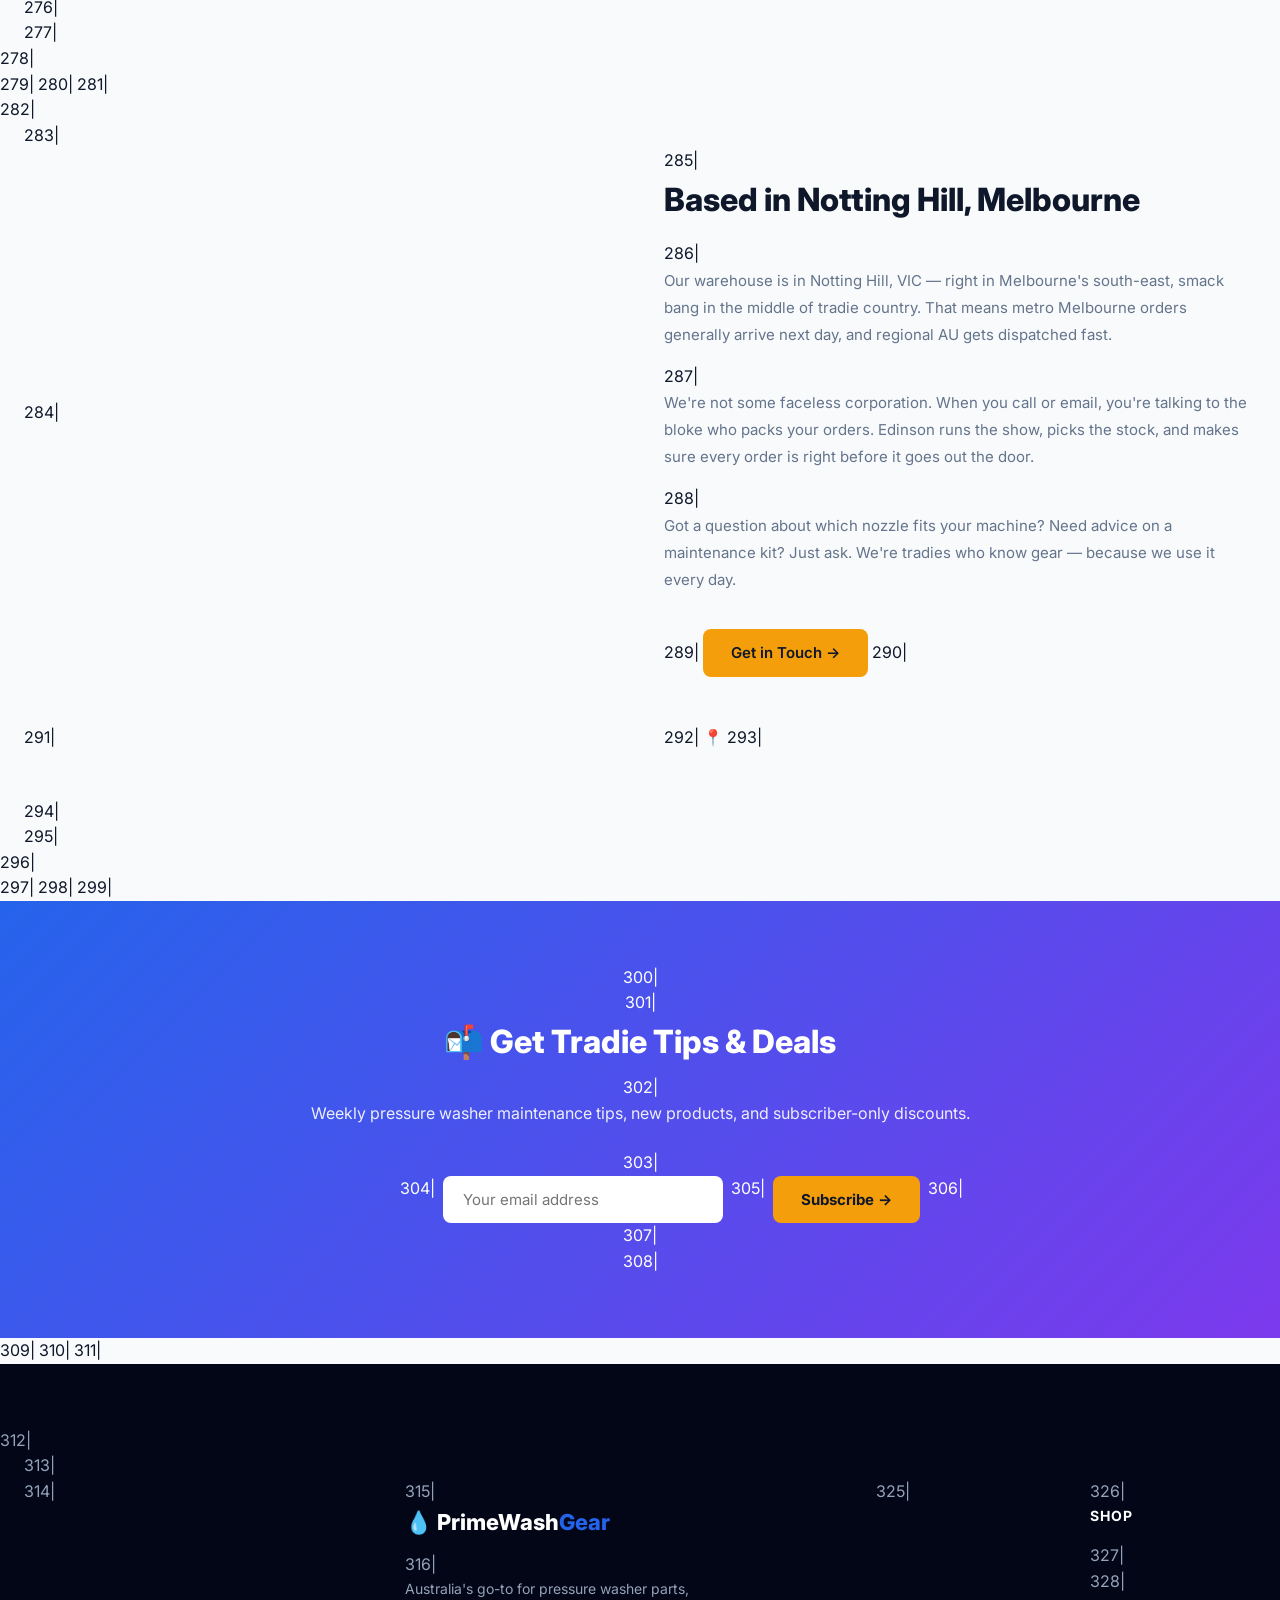
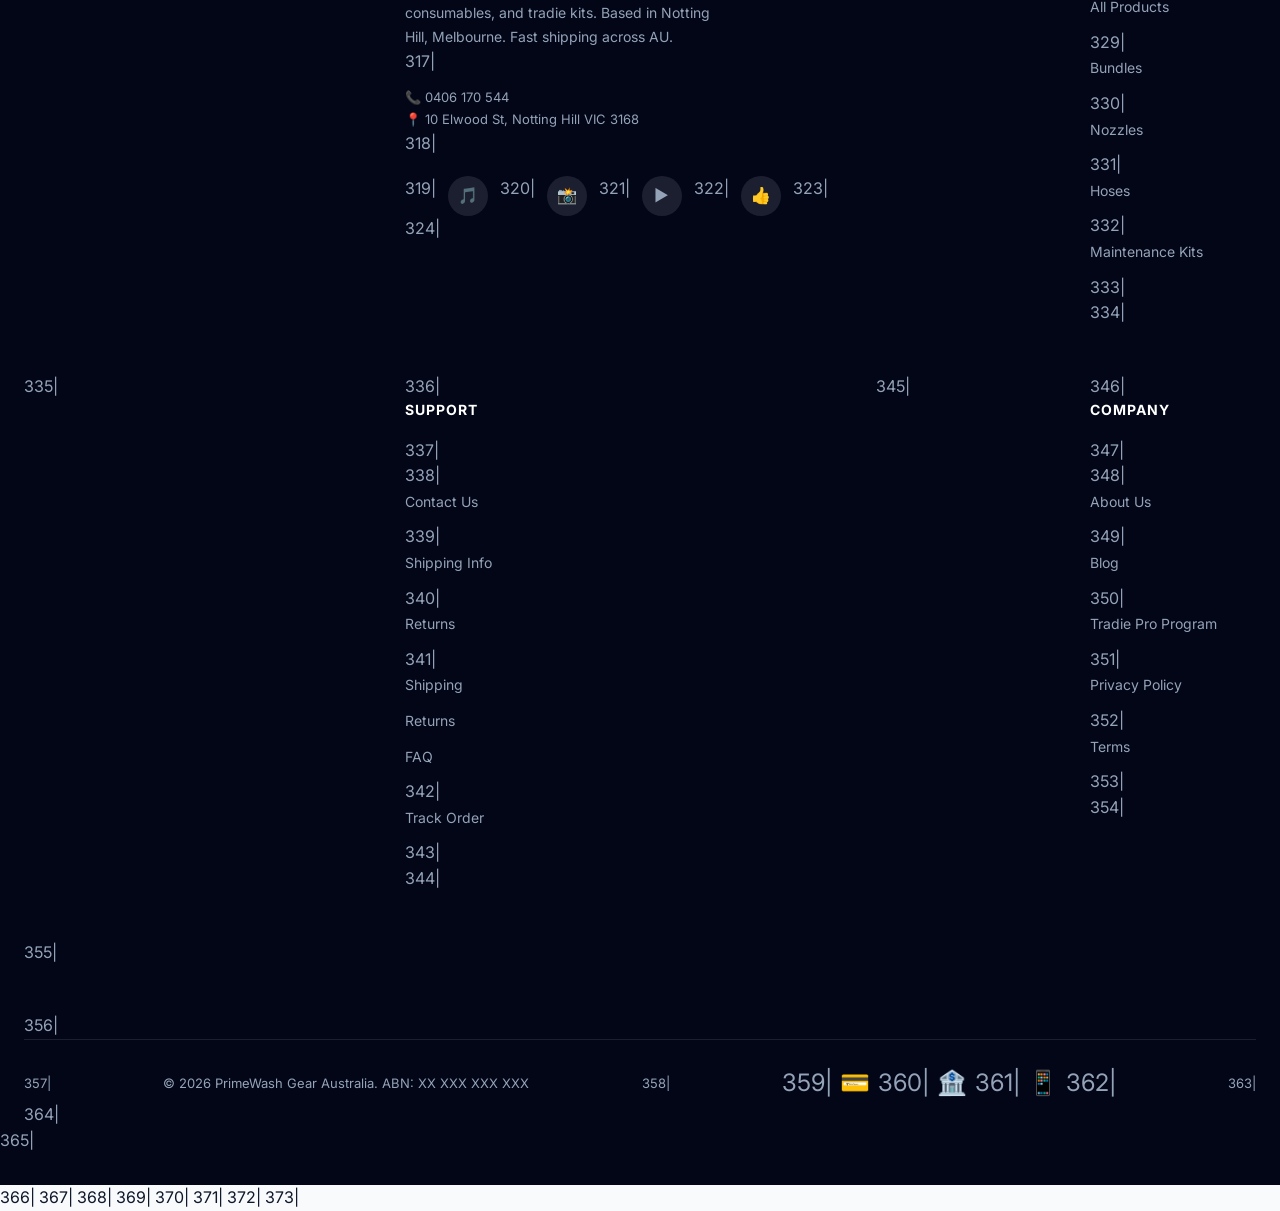
==== commit 1c3e0346: "Add checkout page, shipping/returns policies, PayPal payment links. Conversion-ready." ====
--- a/about.html
+++ b/about.html
@@ -1,372 +1,375 @@
-<!DOCTYPE html>
-<html lang="en">
-<head>
-  <meta charset="UTF-8" />
-  <meta name="viewport" content="width=device-width, initial-scale=1.0" />
-  <title>About — PrimeWash Gear Australia</title>
-  <meta name="description" content="The PrimeWash Gear story. Founded by a Melbourne tradie who was sick of overpaying for pressure washer parts that break. Quality parts, fair prices." />
-  <link rel="preconnect" href="https://fonts.googleapis.com" />
-  <link rel="preconnect" href="https://fonts.gstatic.com" crossorigin />
-  <link href="https://fonts.googleapis.com/css2?family=Inter:wght@400;500;600;700;800;900&display=swap" rel="stylesheet" />
-  <link rel="stylesheet" href="css/style.css" />
-  <link rel="icon" type="image/svg+xml" href="data:image/svg+xml,<svg xmlns='http://www.w3.org/2000/svg' viewBox='0 0 100 100'><text y='.9em' font-size='90'>💧</text></svg>" />
-  <style>
-    /* About page specific styles */
-    .about-hero {
-      background: linear-gradient(135deg, #1e3a5f 0%, #0f172a 100%);
-      color: white;
-      padding: 80px 0 70px;
-      text-align: center;
-    }
-    .about-hero h1 {
-      font-size: 2.8rem;
-      font-weight: 900;
-      margin-bottom: 16px;
-      line-height: 1.15;
-    }
-    .about-hero h1 span {
-      background: linear-gradient(135deg, #f97316, #e85c00);
-      -webkit-background-clip: text;
-      -webkit-text-fill-color: transparent;
-      background-clip: text;
-    }
-    .about-hero p {
-      font-size: 1.15rem;
-      color: rgba(255,255,255,0.75);
-      max-width: 620px;
-      margin: 0 auto;
-      line-height: 1.7;
-    }
-    .about-section {
-      padding: 70px 0;
-    }
-    .about-section:nth-child(even) {
-      background: #f8fafc;
-    }
-    .about-grid {
-      display: grid;
-      grid-template-columns: 1fr 1fr;
-      gap: 60px;
-      align-items: center;
-    }
-    .about-grid.reverse {
-      direction: rtl;
-    }
-    .about-grid.reverse > * {
-      direction: ltr;
-    }
-    .about-text h2 {
-      font-size: 1.9rem;
-      font-weight: 800;
-      margin-bottom: 20px;
-      color: #1e293b;
-    }
-    .about-text h2 .highlight {
-      color: #e85c00;
-    }
-    .about-text p {
-      color: #475569;
-      line-height: 1.8;
-      margin-bottom: 16px;
-      font-size: 1.05rem;
-    }
-    .about-text p:last-child {
-      margin-bottom: 0;
-    }
-    .about-image {
-      border-radius: 16px;
-      overflow: hidden;
-      background: #e2e8f0;
-      aspect-ratio: 4/3;
-      display: flex;
-      align-items: center;
-      justify-content: center;
-      font-size: 5rem;
-      box-shadow: 0 4px 24px rgba(0,0,0,0.08);
-    }
-    .about-image img {
-      width: 100%;
-      height: 100%;
-      object-fit: cover;
-    }
-    .about-quote {
-      background: white;
-      border-left: 5px solid #e85c00;
-      border-radius: 12px;
-      padding: 30px 36px;
-      margin: 30px 0;
-      box-shadow: 0 2px 12px rgba(0,0,0,0.06);
-    }
-    .about-quote p {
-      font-size: 1.15rem;
-      font-style: italic;
-      color: #334155;
-      line-height: 1.7;
-      margin-bottom: 12px;
-    }
-    .about-quote cite {
-      font-style: normal;
-      font-weight: 600;
-      color: #e85c00;
-    }
-    .values-grid {
-      display: grid;
-      grid-template-columns: repeat(3, 1fr);
-      gap: 30px;
-      margin-top: 40px;
-    }
-    .value-card {
-      background: white;
-      border-radius: 12px;
-      padding: 32px 24px;
-      text-align: center;
-      box-shadow: 0 2px 12px rgba(0,0,0,0.06);
-      border: 1px solid #f1f5f9;
-      transition: transform 0.2s ease, box-shadow 0.2s ease;
-    }
-    .value-card:hover {
-      transform: translateY(-3px);
-      box-shadow: 0 8px 30px rgba(0,0,0,0.1);
-    }
-    .value-card .icon {
-      font-size: 2.8rem;
-      margin-bottom: 16px;
-    }
-    .value-card h3 {
-      font-size: 1.15rem;
-      font-weight: 700;
-      color: #1e293b;
-      margin-bottom: 10px;
-    }
-    .value-card p {
-      font-size: 0.92rem;
-      color: #64748b;
-      line-height: 1.6;
-    }
-    .founder-tag {
-      display: inline-block;
-      background: rgba(232, 92, 0, 0.1);
-      color: #e85c00;
-      font-weight: 600;
-      font-size: 0.85rem;
-      padding: 6px 16px;
-      border-radius: 20px;
-      margin-bottom: 12px;
-    }
-    @media (max-width: 768px) {
-      .about-hero h1 { font-size: 2rem; }
-      .about-hero { padding: 50px 0 40px; }
-      .about-grid { grid-template-columns: 1fr; gap: 30px; }
-      .about-grid.reverse { direction: ltr; }
-      .about-section { padding: 50px 0; }
-      .values-grid { grid-template-columns: 1fr; gap: 16px; }
-    }
-  </style>
-</head>
-<body>
-
-<!-- ANNOUNCEMENT BAR -->
-<div class="announcement">
-  🇦🇺 Free shipping on orders over $50 — Melbourne metro delivers next day!
-  <a href="shop.html">Shop Now →</a>
-</div>
-
-<!-- NAVIGATION -->
-<nav class="nav">
-  <div class="nav-inner">
-    <a href="index.html" class="nav-logo">
-      <div class="nav-logo-icon">💧</div>
-      PrimeWash<span>Gear</span>
-    </a>
-    <ul class="nav-links">
-      <li><a href="index.html">Home</a></li>
-      <li><a href="shop.html">Shop</a></li>
-      <li><a href="shop.html#bundles">Bundles</a></li>
-      <li><a href="about.html" class="active">About</a></li>
-      <li><a href="contact.html">Contact</a></li>
-    </ul>
-    <div class="nav-actions">
-      <button class="nav-cart" onclick="window.location.href='cart.html'" aria-label="Cart">
-        🛒 <span class="cart-count" id="cartCount">0</span>
-      </button>
-      <button class="mobile-menu-btn" onclick="toggleMobileNav()" aria-label="Menu">☰</button>
-    </div>
-  </div>
-</nav>
-
-<!-- MOBILE NAV -->
-<div class="mobile-nav" id="mobileNav">
-  <a href="index.html">🏠 Home</a>
-  <a href="shop.html">🛍️ Shop</a>
-  <a href="shop.html#bundles">📦 Bundles</a>
-  <a href="about.html">ℹ️ About</a>
-  <a href="contact.html">📞 Contact</a>
-</div>
-
-<!-- ABOUT HERO -->
-<section class="about-hero">
-  <div class="container">
-    <h1>Built by a Tradie, <span>for Tradies</span></h1>
-    <p>The story of how a Melbourne paver got tired of crappy parts and built Australia's go-to pressure washer gear shop.</p>
-  </div>
-</section>
-
-<!-- OUR STORY -->
-<section class="about-section">
-  <div class="container">
-    <div class="about-grid">
-      <div class="about-text">
-        <div class="founder-tag">👷 Founded by Edinson (Antonio)</div>
-        <h2>From the Job Site to <span class="highlight">Your Doorstep</span></h2>
-        <p>PrimeWash Gear Australia was born out of pure frustration. Edinson — known to mates as Antonio — is a Melbourne-based tradie who runs a paving and property maintenance business. Day in, day out, he relies on his pressure washer to get the job done.</p>
-        <p>But every time a nozzle wore out, a fitting cracked, or a hose sprung a leak, he'd find himself either overpaying at the big hardware chains or waiting weeks for cheap online imports that fell apart after one use.</p>
-        <p>So he did what any self-respecting tradie would do — he started his own supply. PrimeWash Gear was created to give real tradies access to quality pressure washer parts at prices that make sense. No inflated markups. No questionable quality. Just gear that works, sourced and tested by someone who actually uses it.</p>
-        <div class="about-quote">
-          <p>"If I wouldn't run it on my own crew's machines, I'm not selling it to you. Simple as that."</p>
-          <cite>— Edinson (Antonio), Founder</cite>
-        </div>
-      </div>
-      <div class="about-image">
-        💧
-      </div>
-    </div>
-  </div>
-</section>
-
-<!-- THE PROBLEM -->
-<section class="about-section">
-  <div class="container">
-    <div class="about-grid reverse">
-      <div class="about-text">
-        <h2>The Problem We're <span class="highlight">Fixing</span></h2>
-        <p>Australian tradies have been getting ripped off for years. Here's how:</p>
-        <p><strong>🏪 The Big Box Stores</strong> — Bunnings and Total Tools carry a handful of parts, but the selection is limited and the prices are inflated. They're not specialists — pressure washer parts are an afterthought.</p>
-        <p><strong>📦 eBay & Amazon Imports</strong> — Sure, you can find a nozzle for $6 on eBay. But it's made from pot metal that strips on day two. You end up spending more in the long run.</p>
-        <p><strong>🏭 Commercial Suppliers</strong> — They've got the good gear, but they only talk to businesses ordering in bulk. Good luck getting a single fitting from them as a solo operator.</p>
-        <p>PrimeWash Gear fills the gap. Real parts, real stock in Melbourne, and prices that don't make you wince. We ship to tradies all over Australia — from Broome to Hobart.</p>
-      </div>
-      <div class="about-image">
-        🔧
-      </div>
-    </div>
-  </div>
-</section>
-
-<!-- OUR VALUES -->
-<section class="about-section" style="background: #f8fafc;">
-  <div class="container">
-    <h2 style="text-align:center;font-size:1.9rem;font-weight:800;color:#1e293b;margin-bottom:8px;">What We <span style="color:#e85c00;">Stand For</span></h2>
-    <p style="text-align:center;color:#64748b;max-width:560px;margin:0 auto 10px;">Three values that guide every part we stock and every order we ship.</p>
-    <div class="values-grid">
-      <div class="value-card">
-        <div class="icon">🧑‍🔧</div>
-        <h3>Tradie Tested</h3>
-        <p>Every product is vetted on real job sites in Melbourne. If a part doesn't survive a week of commercial use, it never hits the website.</p>
-      </div>
-      <div class="value-card">
-        <div class="icon">🇦🇺</div>
-        <h3>Australian Stock</h3>
-        <p>Everything is held right here in Notting Hill, VIC. No drop-shipping from overseas. When you order, it ships from Melbourne — full stop.</p>
-      </div>
-      <div class="value-card">
-        <div class="icon">💰</div>
-        <h3>Fair Dinkum Pricing</h3>
-        <p>We keep margins lean because we're tradies too. No corporate overhead, no bullshit markups. Just honest prices for honest gear.</p>
-      </div>
-    </div>
-  </div>
-</section>
-
-<!-- LOCATION & CTA -->
-<section class="about-section">
-  <div class="container">
-    <div class="about-grid">
-      <div class="about-text">
-        <h2>Based in <span class="highlight">Notting Hill</span>, Melbourne</h2>
-        <p>Our warehouse is in Notting Hill, VIC — right in Melbourne's south-east, smack bang in the middle of tradie country. That means metro Melbourne orders generally arrive next day, and regional AU gets dispatched fast.</p>
-        <p>We're not some faceless corporation. When you call or email, you're talking to the bloke who packs your orders. Edinson runs the show, picks the stock, and makes sure every order is right before it goes out the door.</p>
-        <p>Got a question about which nozzle fits your machine? Need advice on a maintenance kit? Just ask. We're tradies who know gear — because we use it every day.</p>
-        <a href="contact.html" class="btn btn-accent" style="margin-top:20px;display:inline-block;">Get in Touch →</a>
-      </div>
-      <div class="about-image">
-        📍
-      </div>
-    </div>
-  </div>
-</section>
-
-<!-- NEWSLETTER -->
-<section class="newsletter">
-  <div class="container">
-    <h2>📬 Get Tradie Tips & Deals</h2>
-    <p>Weekly pressure washer maintenance tips, new products, and subscriber-only discounts.</p>
-    <form class="newsletter-form" onsubmit="event.preventDefault(); alert('Thanks for subscribing! 🎉');">
-      <input type="email" placeholder="Your email address" required />
-      <button type="submit">Subscribe →</button>
-    </form>
-  </div>
-</section>
-
-<!-- FOOTER -->
-<footer class="footer">
-  <div class="container">
-    <div class="footer-grid">
-      <div class="footer-brand">
-        <h3>💧 PrimeWash<span>Gear</span></h3>
-        <p>Australia's go-to for pressure washer parts, consumables, and tradie kits. Based in Notting Hill, Melbourne. Fast shipping across AU.</p>
-        <p style="margin-top:12px;font-size:13px;">📞 <a href="tel:+61406170544" style="color:var(--gray-400);">0406 170 544</a><br />📍 10 Elwood St, Notting Hill VIC 3168</p>
-        <div class="footer-social">
-          <a href="#" aria-label="TikTok">🎵</a>
-          <a href="#" aria-label="Instagram">📸</a>
-          <a href="#" aria-label="YouTube">▶️</a>
-          <a href="#" aria-label="Facebook">👍</a>
-        </div>
-      </div>
-      <div class="footer-col">
-        <h4>Shop</h4>
-        <ul>
-          <li><a href="shop.html">All Products</a></li>
-          <li><a href="shop.html#bundles">Bundles</a></li>
-          <li><a href="shop.html">Nozzles</a></li>
-          <li><a href="shop.html">Hoses</a></li>
-          <li><a href="shop.html">Maintenance Kits</a></li>
-        </ul>
-      </div>
-      <div class="footer-col">
-        <h4>Support</h4>
-        <ul>
-          <li><a href="contact.html">Contact Us</a></li>
-          <li><a href="#">Shipping Info</a></li>
-          <li><a href="#">Returns</a></li>
+     1|<!DOCTYPE html>
+     2|<html lang="en">
+     3|<head>
+     4|  <meta charset="UTF-8" />
+     5|  <meta name="viewport" content="width=device-width, initial-scale=1.0" />
+     6|  <title>About — PrimeWash Gear Australia</title>
+     7|  <meta name="description" content="The PrimeWash Gear story. Founded by a Melbourne tradie who was sick of overpaying for pressure washer parts that break. Quality parts, fair prices." />
+     8|  <link rel="preconnect" href="https://fonts.googleapis.com" />
+     9|  <link rel="preconnect" href="https://fonts.gstatic.com" crossorigin />
+    10|  <link href="https://fonts.googleapis.com/css2?family=Inter:wght@400;500;600;700;800;900&display=swap" rel="stylesheet" />
+    11|  <link rel="stylesheet" href="css/style.css" />
+    12|  <link rel="icon" type="image/svg+xml" href="data:image/svg+xml,<svg xmlns='http://www.w3.org/2000/svg' viewBox='0 0 100 100'><text y='.9em' font-size='90'>💧</text></svg>" />
+    13|  <style>
+    14|    /* About page specific styles */
+    15|    .about-hero {
+    16|      background: linear-gradient(135deg, #1e3a5f 0%, #0f172a 100%);
+    17|      color: white;
+    18|      padding: 80px 0 70px;
+    19|      text-align: center;
+    20|    }
+    21|    .about-hero h1 {
+    22|      font-size: 2.8rem;
+    23|      font-weight: 900;
+    24|      margin-bottom: 16px;
+    25|      line-height: 1.15;
+    26|    }
+    27|    .about-hero h1 span {
+    28|      background: linear-gradient(135deg, #f97316, #e85c00);
+    29|      -webkit-background-clip: text;
+    30|      -webkit-text-fill-color: transparent;
+    31|      background-clip: text;
+    32|    }
+    33|    .about-hero p {
+    34|      font-size: 1.15rem;
+    35|      color: rgba(255,255,255,0.75);
+    36|      max-width: 620px;
+    37|      margin: 0 auto;
+    38|      line-height: 1.7;
+    39|    }
+    40|    .about-section {
+    41|      padding: 70px 0;
+    42|    }
+    43|    .about-section:nth-child(even) {
+    44|      background: #f8fafc;
+    45|    }
+    46|    .about-grid {
+    47|      display: grid;
+    48|      grid-template-columns: 1fr 1fr;
+    49|      gap: 60px;
+    50|      align-items: center;
+    51|    }
+    52|    .about-grid.reverse {
+    53|      direction: rtl;
+    54|    }
+    55|    .about-grid.reverse > * {
+    56|      direction: ltr;
+    57|    }
+    58|    .about-text h2 {
+    59|      font-size: 1.9rem;
+    60|      font-weight: 800;
+    61|      margin-bottom: 20px;
+    62|      color: #1e293b;
+    63|    }
+    64|    .about-text h2 .highlight {
+    65|      color: #e85c00;
+    66|    }
+    67|    .about-text p {
+    68|      color: #475569;
+    69|      line-height: 1.8;
+    70|      margin-bottom: 16px;
+    71|      font-size: 1.05rem;
+    72|    }
+    73|    .about-text p:last-child {
+    74|      margin-bottom: 0;
+    75|    }
+    76|    .about-image {
+    77|      border-radius: 16px;
+    78|      overflow: hidden;
+    79|      background: #e2e8f0;
+    80|      aspect-ratio: 4/3;
+    81|      display: flex;
+    82|      align-items: center;
+    83|      justify-content: center;
+    84|      font-size: 5rem;
+    85|      box-shadow: 0 4px 24px rgba(0,0,0,0.08);
+    86|    }
+    87|    .about-image img {
+    88|      width: 100%;
+    89|      height: 100%;
+    90|      object-fit: cover;
+    91|    }
+    92|    .about-quote {
+    93|      background: white;
+    94|      border-left: 5px solid #e85c00;
+    95|      border-radius: 12px;
+    96|      padding: 30px 36px;
+    97|      margin: 30px 0;
+    98|      box-shadow: 0 2px 12px rgba(0,0,0,0.06);
+    99|    }
+   100|    .about-quote p {
+   101|      font-size: 1.15rem;
+   102|      font-style: italic;
+   103|      color: #334155;
+   104|      line-height: 1.7;
+   105|      margin-bottom: 12px;
+   106|    }
+   107|    .about-quote cite {
+   108|      font-style: normal;
+   109|      font-weight: 600;
+   110|      color: #e85c00;
+   111|    }
+   112|    .values-grid {
+   113|      display: grid;
+   114|      grid-template-columns: repeat(3, 1fr);
+   115|      gap: 30px;
+   116|      margin-top: 40px;
+   117|    }
+   118|    .value-card {
+   119|      background: white;
+   120|      border-radius: 12px;
+   121|      padding: 32px 24px;
+   122|      text-align: center;
+   123|      box-shadow: 0 2px 12px rgba(0,0,0,0.06);
+   124|      border: 1px solid #f1f5f9;
+   125|      transition: transform 0.2s ease, box-shadow 0.2s ease;
+   126|    }
+   127|    .value-card:hover {
+   128|      transform: translateY(-3px);
+   129|      box-shadow: 0 8px 30px rgba(0,0,0,0.1);
+   130|    }
+   131|    .value-card .icon {
+   132|      font-size: 2.8rem;
+   133|      margin-bottom: 16px;
+   134|    }
+   135|    .value-card h3 {
+   136|      font-size: 1.15rem;
+   137|      font-weight: 700;
+   138|      color: #1e293b;
+   139|      margin-bottom: 10px;
+   140|    }
+   141|    .value-card p {
+   142|      font-size: 0.92rem;
+   143|      color: #64748b;
+   144|      line-height: 1.6;
+   145|    }
+   146|    .founder-tag {
+   147|      display: inline-block;
+   148|      background: rgba(232, 92, 0, 0.1);
+   149|      color: #e85c00;
+   150|      font-weight: 600;
+   151|      font-size: 0.85rem;
+   152|      padding: 6px 16px;
+   153|      border-radius: 20px;
+   154|      margin-bottom: 12px;
+   155|    }
+   156|    @media (max-width: 768px) {
+   157|      .about-hero h1 { font-size: 2rem; }
+   158|      .about-hero { padding: 50px 0 40px; }
+   159|      .about-grid { grid-template-columns: 1fr; gap: 30px; }
+   160|      .about-grid.reverse { direction: ltr; }
+   161|      .about-section { padding: 50px 0; }
+   162|      .values-grid { grid-template-columns: 1fr; gap: 16px; }
+   163|    }
+   164|  </style>
+   165|</head>
+   166|<body>
+   167|
+   168|<!-- ANNOUNCEMENT BAR -->
+   169|<div class="announcement">
+   170|  🇦🇺 Free shipping on orders over $50 — Melbourne metro delivers next day!
+   171|  <a href="shop.html">Shop Now →</a>
+   172|</div>
+   173|
+   174|<!-- NAVIGATION -->
+   175|<nav class="nav">
+   176|  <div class="nav-inner">
+   177|    <a href="index.html" class="nav-logo">
+   178|      <div class="nav-logo-icon">💧</div>
+   179|      PrimeWash<span>Gear</span>
+   180|    </a>
+   181|    <ul class="nav-links">
+   182|      <li><a href="index.html">Home</a></li>
+   183|      <li><a href="shop.html">Shop</a></li>
+   184|      <li><a href="shop.html#bundles">Bundles</a></li>
+   185|      <li><a href="about.html" class="active">About</a></li>
+   186|      <li><a href="contact.html">Contact</a></li>
+   187|    </ul>
+   188|    <div class="nav-actions">
+   189|      <button class="nav-cart" onclick="window.location.href='cart.html'" aria-label="Cart">
+   190|        🛒 <span class="cart-count" id="cartCount">0</span>
+   191|      </button>
+   192|      <button class="mobile-menu-btn" onclick="toggleMobileNav()" aria-label="Menu">☰</button>
+   193|    </div>
+   194|  </div>
+   195|</nav>
+   196|
+   197|<!-- MOBILE NAV -->
+   198|<div class="mobile-nav" id="mobileNav">
+   199|  <a href="index.html">🏠 Home</a>
+   200|  <a href="shop.html">🛍️ Shop</a>
+   201|  <a href="shop.html#bundles">📦 Bundles</a>
+   202|  <a href="about.html">ℹ️ About</a>
+   203|  <a href="contact.html">📞 Contact</a>
+   204|</div>
+   205|
+   206|<!-- ABOUT HERO -->
+   207|<section class="about-hero">
+   208|  <div class="container">
+   209|    <h1>Built by a Tradie, <span>for Tradies</span></h1>
+   210|    <p>The story of how a Melbourne paver got tired of crappy parts and built Australia's go-to pressure washer gear shop.</p>
+   211|  </div>
+   212|</section>
+   213|
+   214|<!-- OUR STORY -->
+   215|<section class="about-section">
+   216|  <div class="container">
+   217|    <div class="about-grid">
+   218|      <div class="about-text">
+   219|        <div class="founder-tag">👷 Founded by Edinson (Antonio)</div>
+   220|        <h2>From the Job Site to <span class="highlight">Your Doorstep</span></h2>
+   221|        <p>PrimeWash Gear Australia was born out of pure frustration. Edinson — known to mates as Antonio — is a Melbourne-based tradie who runs a paving and property maintenance business. Day in, day out, he relies on his pressure washer to get the job done.</p>
+   222|        <p>But every time a nozzle wore out, a fitting cracked, or a hose sprung a leak, he'd find himself either overpaying at the big hardware chains or waiting weeks for cheap online imports that fell apart after one use.</p>
+   223|        <p>So he did what any self-respecting tradie would do — he started his own supply. PrimeWash Gear was created to give real tradies access to quality pressure washer parts at prices that make sense. No inflated markups. No questionable quality. Just gear that works, sourced and tested by someone who actually uses it.</p>
+   224|        <div class="about-quote">
+   225|          <p>"If I wouldn't run it on my own crew's machines, I'm not selling it to you. Simple as that."</p>
+   226|          <cite>— Edinson (Antonio), Founder</cite>
+   227|        </div>
+   228|      </div>
+   229|      <div class="about-image">
+   230|        💧
+   231|      </div>
+   232|    </div>
+   233|  </div>
+   234|</section>
+   235|
+   236|<!-- THE PROBLEM -->
+   237|<section class="about-section">
+   238|  <div class="container">
+   239|    <div class="about-grid reverse">
+   240|      <div class="about-text">
+   241|        <h2>The Problem We're <span class="highlight">Fixing</span></h2>
+   242|        <p>Australian tradies have been getting ripped off for years. Here's how:</p>
+   243|        <p><strong>🏪 The Big Box Stores</strong> — Bunnings and Total Tools carry a handful of parts, but the selection is limited and the prices are inflated. They're not specialists — pressure washer parts are an afterthought.</p>
+   244|        <p><strong>📦 eBay & Amazon Imports</strong> — Sure, you can find a nozzle for $6 on eBay. But it's made from pot metal that strips on day two. You end up spending more in the long run.</p>
+   245|        <p><strong>🏭 Commercial Suppliers</strong> — They've got the good gear, but they only talk to businesses ordering in bulk. Good luck getting a single fitting from them as a solo operator.</p>
+   246|        <p>PrimeWash Gear fills the gap. Real parts, real stock in Melbourne, and prices that don't make you wince. We ship to tradies all over Australia — from Broome to Hobart.</p>
+   247|      </div>
+   248|      <div class="about-image">
+   249|        🔧
+   250|      </div>
+   251|    </div>
+   252|  </div>
+   253|</section>
+   254|
+   255|<!-- OUR VALUES -->
+   256|<section class="about-section" style="background: #f8fafc;">
+   257|  <div class="container">
+   258|    <h2 style="text-align:center;font-size:1.9rem;font-weight:800;color:#1e293b;margin-bottom:8px;">What We <span style="color:#e85c00;">Stand For</span></h2>
+   259|    <p style="text-align:center;color:#64748b;max-width:560px;margin:0 auto 10px;">Three values that guide every part we stock and every order we ship.</p>
+   260|    <div class="values-grid">
+   261|      <div class="value-card">
+   262|        <div class="icon">🧑‍🔧</div>
+   263|        <h3>Tradie Tested</h3>
+   264|        <p>Every product is vetted on real job sites in Melbourne. If a part doesn't survive a week of commercial use, it never hits the website.</p>
+   265|      </div>
+   266|      <div class="value-card">
+   267|        <div class="icon">🇦🇺</div>
+   268|        <h3>Australian Stock</h3>
+   269|        <p>Everything is held right here in Notting Hill, VIC. No drop-shipping from overseas. When you order, it ships from Melbourne — full stop.</p>
+   270|      </div>
+   271|      <div class="value-card">
+   272|        <div class="icon">💰</div>
+   273|        <h3>Fair Dinkum Pricing</h3>
+   274|        <p>We keep margins lean because we're tradies too. No corporate overhead, no bullshit markups. Just honest prices for honest gear.</p>
+   275|      </div>
+   276|    </div>
+   277|  </div>
+   278|</section>
+   279|
+   280|<!-- LOCATION & CTA -->
+   281|<section class="about-section">
+   282|  <div class="container">
+   283|    <div class="about-grid">
+   284|      <div class="about-text">
+   285|        <h2>Based in <span class="highlight">Notting Hill</span>, Melbourne</h2>
+   286|        <p>Our warehouse is in Notting Hill, VIC — right in Melbourne's south-east, smack bang in the middle of tradie country. That means metro Melbourne orders generally arrive next day, and regional AU gets dispatched fast.</p>
+   287|        <p>We're not some faceless corporation. When you call or email, you're talking to the bloke who packs your orders. Edinson runs the show, picks the stock, and makes sure every order is right before it goes out the door.</p>
+   288|        <p>Got a question about which nozzle fits your machine? Need advice on a maintenance kit? Just ask. We're tradies who know gear — because we use it every day.</p>
+   289|        <a href="contact.html" class="btn btn-accent" style="margin-top:20px;display:inline-block;">Get in Touch →</a>
+   290|      </div>
+   291|      <div class="about-image">
+   292|        📍
+   293|      </div>
+   294|    </div>
+   295|  </div>
+   296|</section>
+   297|
+   298|<!-- NEWSLETTER -->
+   299|<section class="newsletter">
+   300|  <div class="container">
+   301|    <h2>📬 Get Tradie Tips & Deals</h2>
+   302|    <p>Weekly pressure washer maintenance tips, new products, and subscriber-only discounts.</p>
+   303|    <form class="newsletter-form" onsubmit="event.preventDefault(); alert('Thanks for subscribing! 🎉');">
+   304|      <input type="email" placeholder="Your email address" required />
+   305|      <button type="submit">Subscribe →</button>
+   306|    </form>
+   307|  </div>
+   308|</section>
+   309|
+   310|<!-- FOOTER -->
+   311|<footer class="footer">
+   312|  <div class="container">
+   313|    <div class="footer-grid">
+   314|      <div class="footer-brand">
+   315|        <h3>💧 PrimeWash<span>Gear</span></h3>
+   316|        <p>Australia's go-to for pressure washer parts, consumables, and tradie kits. Based in Notting Hill, Melbourne. Fast shipping across AU.</p>
+   317|        <p style="margin-top:12px;font-size:13px;">📞 <a href="tel:+61406170544" style="color:var(--gray-400);">0406 170 544</a><br />📍 10 Elwood St, Notting Hill VIC 3168</p>
+   318|        <div class="footer-social">
+   319|          <a href="#" aria-label="TikTok">🎵</a>
+   320|          <a href="#" aria-label="Instagram">📸</a>
+   321|          <a href="#" aria-label="YouTube">▶️</a>
+   322|          <a href="#" aria-label="Facebook">👍</a>
+   323|        </div>
+   324|      </div>
+   325|      <div class="footer-col">
+   326|        <h4>Shop</h4>
+   327|        <ul>
+   328|          <li><a href="shop.html">All Products</a></li>
+   329|          <li><a href="shop.html#bundles">Bundles</a></li>
+   330|          <li><a href="shop.html">Nozzles</a></li>
+   331|          <li><a href="shop.html">Hoses</a></li>
+   332|          <li><a href="shop.html">Maintenance Kits</a></li>
+   333|        </ul>
+   334|      </div>
+   335|      <div class="footer-col">
+   336|        <h4>Support</h4>
+   337|        <ul>
+   338|          <li><a href="contact.html">Contact Us</a></li>
+   339|          <li><a href="#">Shipping Info</a></li>
+   340|          <li><a href="#">Returns</a></li>
+   341|          <li><a href="shipping.html">Shipping</a></li>
+          <li><a href="returns.html">Returns</a></li>
           <li><a href="#">FAQ</a></li>
-          <li><a href="#">Track Order</a></li>
-        </ul>
-      </div>
-      <div class="footer-col">
-        <h4>Company</h4>
-        <ul>
-          <li><a href="about.html">About Us</a></li>
-          <li><a href="#">Blog</a></li>
-          <li><a href="#">Tradie Pro Program</a></li>
-          <li><a href="#">Privacy Policy</a></li>
-          <li><a href="#">Terms</a></li>
-        </ul>
-      </div>
-    </div>
-    <div class="footer-bottom">
-      <p>© 2026 PrimeWash Gear Australia. ABN: XX XXX XXX XXX</p>
-      <div class="footer-payment">
-        <span>💳</span>
-        <span>🏦</span>
-        <span>📱</span>
-      </div>
-    </div>
-  </div>
-</footer>
-
-<!-- TOAST CONTAINER -->
-<div class="toast-container" id="toastContainer"></div>
-
-<script src="js/main.js"></script>
-</body>
-</html>
+   342|          <li><a href="#">Track Order</a></li>
+   343|        </ul>
+   344|      </div>
+   345|      <div class="footer-col">
+   346|        <h4>Company</h4>
+   347|        <ul>
+   348|          <li><a href="about.html">About Us</a></li>
+   349|          <li><a href="#">Blog</a></li>
+   350|          <li><a href="#">Tradie Pro Program</a></li>
+   351|          <li><a href="#">Privacy Policy</a></li>
+   352|          <li><a href="#">Terms</a></li>
+   353|        </ul>
+   354|      </div>
+   355|    </div>
+   356|    <div class="footer-bottom">
+   357|      <p>© 2026 PrimeWash Gear Australia. ABN: XX XXX XXX XXX</p>
+   358|      <div class="footer-payment">
+   359|        <span>💳</span>
+   360|        <span>🏦</span>
+   361|        <span>📱</span>
+   362|      </div>
+   363|    </div>
+   364|  </div>
+   365|</footer>
+   366|
+   367|<!-- TOAST CONTAINER -->
+   368|<div class="toast-container" id="toastContainer"></div>
+   369|
+   370|<script src="js/main.js"></script>
+   371|</body>
+   372|</html>
+   373|
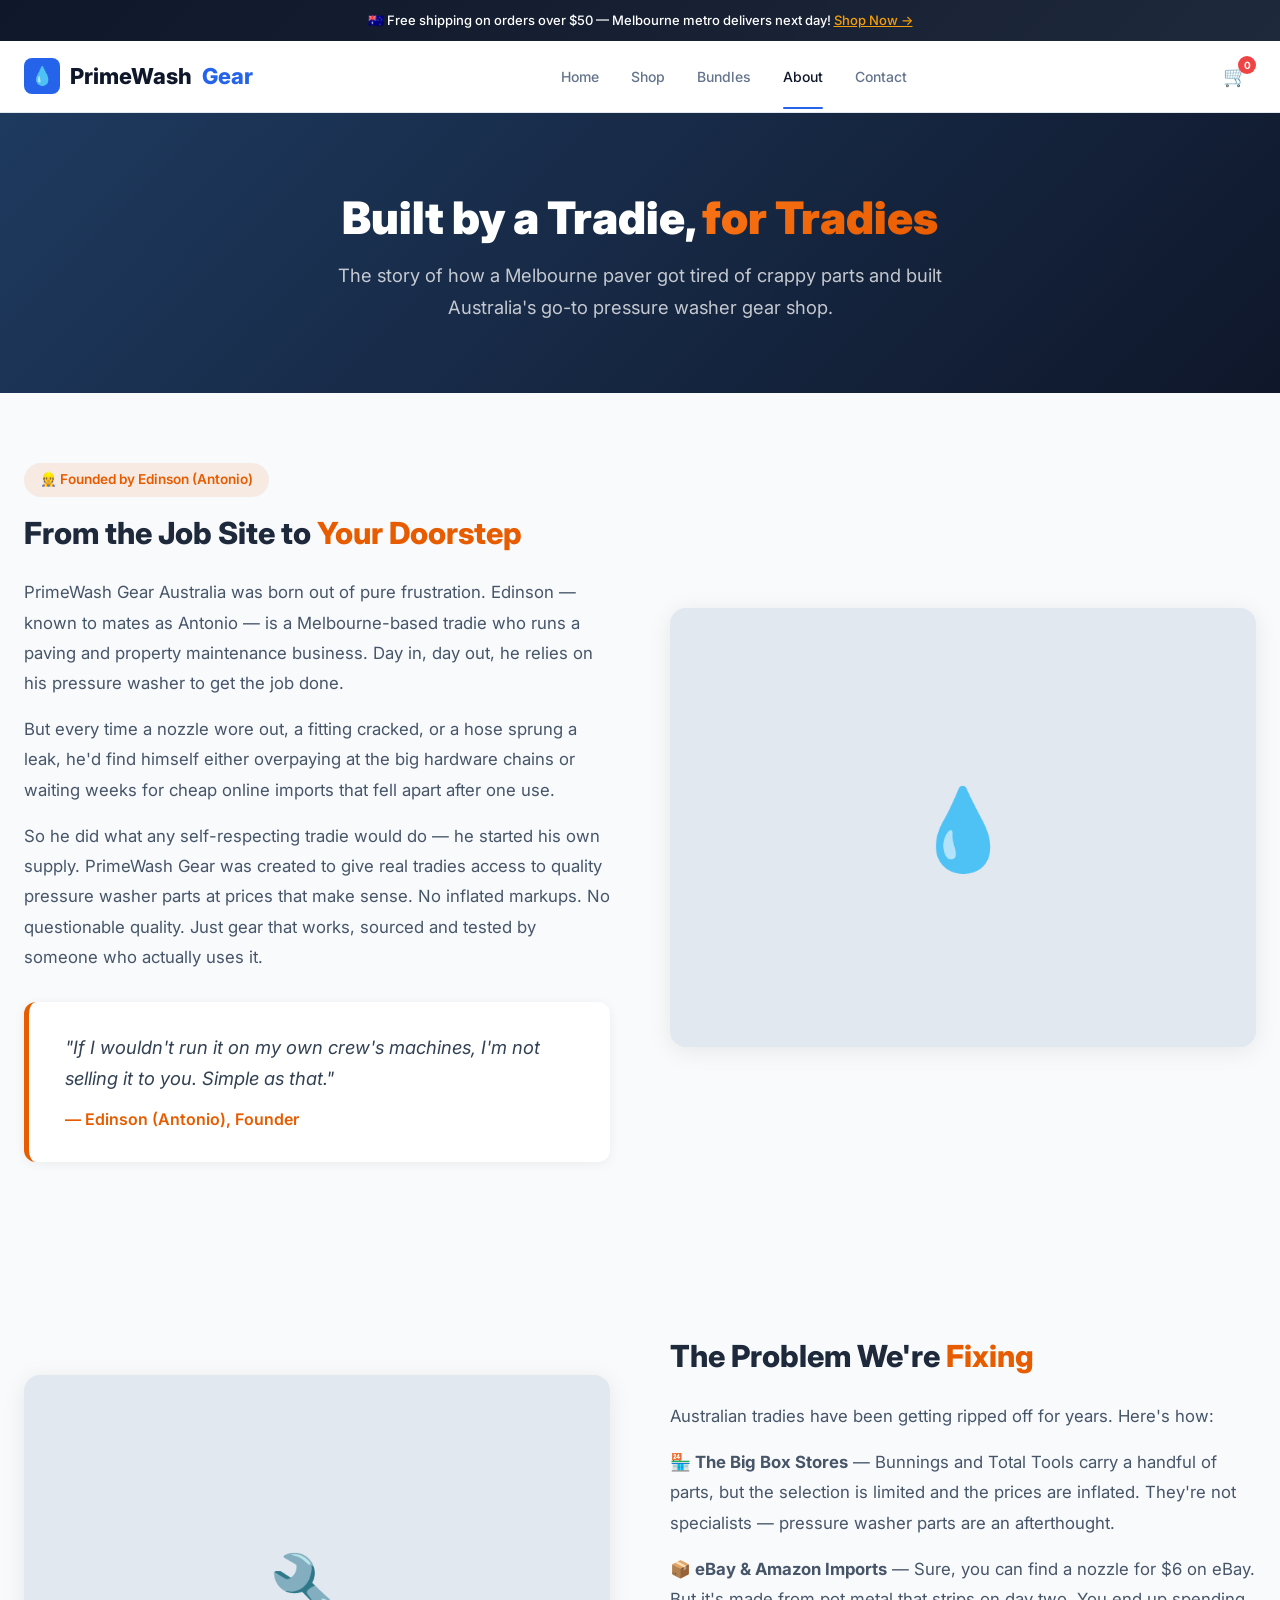
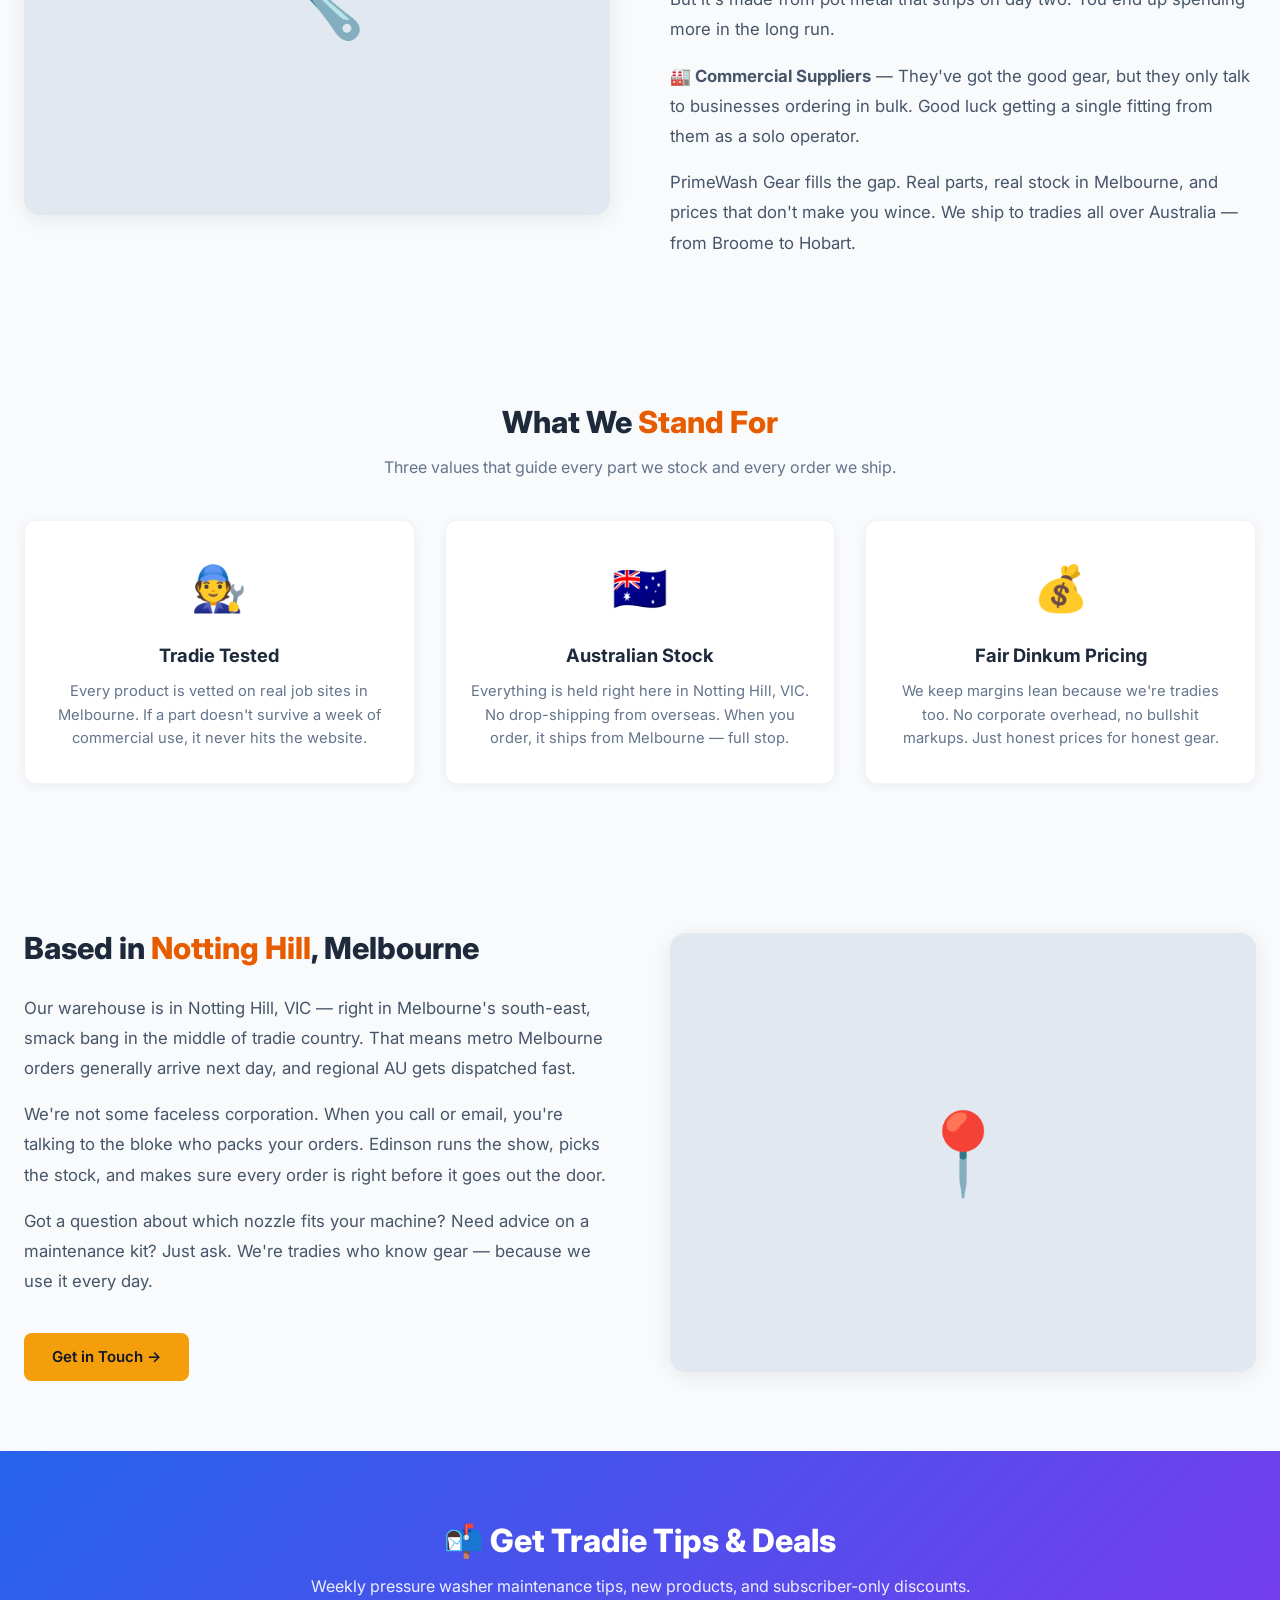
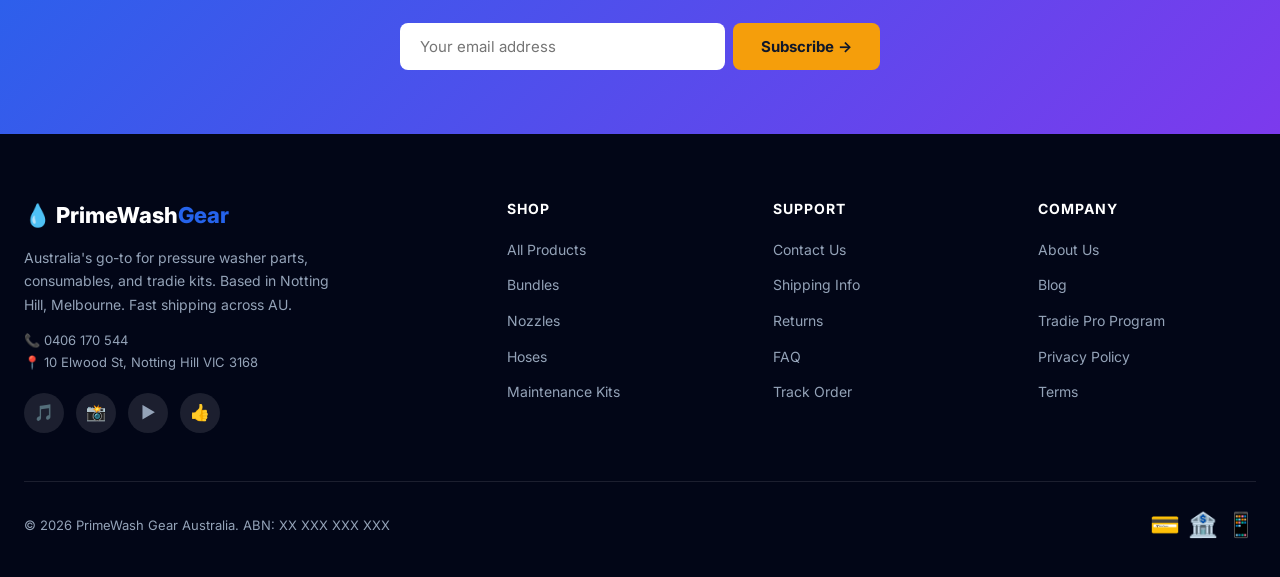
==== commit 19189396: "Live Stripe activation: payment links LIVE, buy now buttons, thank-you page" ====
--- a/about.html
+++ b/about.html
@@ -1,375 +1,372 @@
-     1|<!DOCTYPE html>
-     2|<html lang="en">
-     3|<head>
-     4|  <meta charset="UTF-8" />
-     5|  <meta name="viewport" content="width=device-width, initial-scale=1.0" />
-     6|  <title>About — PrimeWash Gear Australia</title>
-     7|  <meta name="description" content="The PrimeWash Gear story. Founded by a Melbourne tradie who was sick of overpaying for pressure washer parts that break. Quality parts, fair prices." />
-     8|  <link rel="preconnect" href="https://fonts.googleapis.com" />
-     9|  <link rel="preconnect" href="https://fonts.gstatic.com" crossorigin />
-    10|  <link href="https://fonts.googleapis.com/css2?family=Inter:wght@400;500;600;700;800;900&display=swap" rel="stylesheet" />
-    11|  <link rel="stylesheet" href="css/style.css" />
-    12|  <link rel="icon" type="image/svg+xml" href="data:image/svg+xml,<svg xmlns='http://www.w3.org/2000/svg' viewBox='0 0 100 100'><text y='.9em' font-size='90'>💧</text></svg>" />
-    13|  <style>
-    14|    /* About page specific styles */
-    15|    .about-hero {
-    16|      background: linear-gradient(135deg, #1e3a5f 0%, #0f172a 100%);
-    17|      color: white;
-    18|      padding: 80px 0 70px;
-    19|      text-align: center;
-    20|    }
-    21|    .about-hero h1 {
-    22|      font-size: 2.8rem;
-    23|      font-weight: 900;
-    24|      margin-bottom: 16px;
-    25|      line-height: 1.15;
-    26|    }
-    27|    .about-hero h1 span {
-    28|      background: linear-gradient(135deg, #f97316, #e85c00);
-    29|      -webkit-background-clip: text;
-    30|      -webkit-text-fill-color: transparent;
-    31|      background-clip: text;
-    32|    }
-    33|    .about-hero p {
-    34|      font-size: 1.15rem;
-    35|      color: rgba(255,255,255,0.75);
-    36|      max-width: 620px;
-    37|      margin: 0 auto;
-    38|      line-height: 1.7;
-    39|    }
-    40|    .about-section {
-    41|      padding: 70px 0;
-    42|    }
-    43|    .about-section:nth-child(even) {
-    44|      background: #f8fafc;
-    45|    }
-    46|    .about-grid {
-    47|      display: grid;
-    48|      grid-template-columns: 1fr 1fr;
-    49|      gap: 60px;
-    50|      align-items: center;
-    51|    }
-    52|    .about-grid.reverse {
-    53|      direction: rtl;
-    54|    }
-    55|    .about-grid.reverse > * {
-    56|      direction: ltr;
-    57|    }
-    58|    .about-text h2 {
-    59|      font-size: 1.9rem;
-    60|      font-weight: 800;
-    61|      margin-bottom: 20px;
-    62|      color: #1e293b;
-    63|    }
-    64|    .about-text h2 .highlight {
-    65|      color: #e85c00;
-    66|    }
-    67|    .about-text p {
-    68|      color: #475569;
-    69|      line-height: 1.8;
-    70|      margin-bottom: 16px;
-    71|      font-size: 1.05rem;
-    72|    }
-    73|    .about-text p:last-child {
-    74|      margin-bottom: 0;
-    75|    }
-    76|    .about-image {
-    77|      border-radius: 16px;
-    78|      overflow: hidden;
-    79|      background: #e2e8f0;
-    80|      aspect-ratio: 4/3;
-    81|      display: flex;
-    82|      align-items: center;
-    83|      justify-content: center;
-    84|      font-size: 5rem;
-    85|      box-shadow: 0 4px 24px rgba(0,0,0,0.08);
-    86|    }
-    87|    .about-image img {
-    88|      width: 100%;
-    89|      height: 100%;
-    90|      object-fit: cover;
-    91|    }
-    92|    .about-quote {
-    93|      background: white;
-    94|      border-left: 5px solid #e85c00;
-    95|      border-radius: 12px;
-    96|      padding: 30px 36px;
-    97|      margin: 30px 0;
-    98|      box-shadow: 0 2px 12px rgba(0,0,0,0.06);
-    99|    }
-   100|    .about-quote p {
-   101|      font-size: 1.15rem;
-   102|      font-style: italic;
-   103|      color: #334155;
-   104|      line-height: 1.7;
-   105|      margin-bottom: 12px;
-   106|    }
-   107|    .about-quote cite {
-   108|      font-style: normal;
-   109|      font-weight: 600;
-   110|      color: #e85c00;
-   111|    }
-   112|    .values-grid {
-   113|      display: grid;
-   114|      grid-template-columns: repeat(3, 1fr);
-   115|      gap: 30px;
-   116|      margin-top: 40px;
-   117|    }
-   118|    .value-card {
-   119|      background: white;
-   120|      border-radius: 12px;
-   121|      padding: 32px 24px;
-   122|      text-align: center;
-   123|      box-shadow: 0 2px 12px rgba(0,0,0,0.06);
-   124|      border: 1px solid #f1f5f9;
-   125|      transition: transform 0.2s ease, box-shadow 0.2s ease;
-   126|    }
-   127|    .value-card:hover {
-   128|      transform: translateY(-3px);
-   129|      box-shadow: 0 8px 30px rgba(0,0,0,0.1);
-   130|    }
-   131|    .value-card .icon {
-   132|      font-size: 2.8rem;
-   133|      margin-bottom: 16px;
-   134|    }
-   135|    .value-card h3 {
-   136|      font-size: 1.15rem;
-   137|      font-weight: 700;
-   138|      color: #1e293b;
-   139|      margin-bottom: 10px;
-   140|    }
-   141|    .value-card p {
-   142|      font-size: 0.92rem;
-   143|      color: #64748b;
-   144|      line-height: 1.6;
-   145|    }
-   146|    .founder-tag {
-   147|      display: inline-block;
-   148|      background: rgba(232, 92, 0, 0.1);
-   149|      color: #e85c00;
-   150|      font-weight: 600;
-   151|      font-size: 0.85rem;
-   152|      padding: 6px 16px;
-   153|      border-radius: 20px;
-   154|      margin-bottom: 12px;
-   155|    }
-   156|    @media (max-width: 768px) {
-   157|      .about-hero h1 { font-size: 2rem; }
-   158|      .about-hero { padding: 50px 0 40px; }
-   159|      .about-grid { grid-template-columns: 1fr; gap: 30px; }
-   160|      .about-grid.reverse { direction: ltr; }
-   161|      .about-section { padding: 50px 0; }
-   162|      .values-grid { grid-template-columns: 1fr; gap: 16px; }
-   163|    }
-   164|  </style>
-   165|</head>
-   166|<body>
-   167|
-   168|<!-- ANNOUNCEMENT BAR -->
-   169|<div class="announcement">
-   170|  🇦🇺 Free shipping on orders over $50 — Melbourne metro delivers next day!
-   171|  <a href="shop.html">Shop Now →</a>
-   172|</div>
-   173|
-   174|<!-- NAVIGATION -->
-   175|<nav class="nav">
-   176|  <div class="nav-inner">
-   177|    <a href="index.html" class="nav-logo">
-   178|      <div class="nav-logo-icon">💧</div>
-   179|      PrimeWash<span>Gear</span>
-   180|    </a>
-   181|    <ul class="nav-links">
-   182|      <li><a href="index.html">Home</a></li>
-   183|      <li><a href="shop.html">Shop</a></li>
-   184|      <li><a href="shop.html#bundles">Bundles</a></li>
-   185|      <li><a href="about.html" class="active">About</a></li>
-   186|      <li><a href="contact.html">Contact</a></li>
-   187|    </ul>
-   188|    <div class="nav-actions">
-   189|      <button class="nav-cart" onclick="window.location.href='cart.html'" aria-label="Cart">
-   190|        🛒 <span class="cart-count" id="cartCount">0</span>
-   191|      </button>
-   192|      <button class="mobile-menu-btn" onclick="toggleMobileNav()" aria-label="Menu">☰</button>
-   193|    </div>
-   194|  </div>
-   195|</nav>
-   196|
-   197|<!-- MOBILE NAV -->
-   198|<div class="mobile-nav" id="mobileNav">
-   199|  <a href="index.html">🏠 Home</a>
-   200|  <a href="shop.html">🛍️ Shop</a>
-   201|  <a href="shop.html#bundles">📦 Bundles</a>
-   202|  <a href="about.html">ℹ️ About</a>
-   203|  <a href="contact.html">📞 Contact</a>
-   204|</div>
-   205|
-   206|<!-- ABOUT HERO -->
-   207|<section class="about-hero">
-   208|  <div class="container">
-   209|    <h1>Built by a Tradie, <span>for Tradies</span></h1>
-   210|    <p>The story of how a Melbourne paver got tired of crappy parts and built Australia's go-to pressure washer gear shop.</p>
-   211|  </div>
-   212|</section>
-   213|
-   214|<!-- OUR STORY -->
-   215|<section class="about-section">
-   216|  <div class="container">
-   217|    <div class="about-grid">
-   218|      <div class="about-text">
-   219|        <div class="founder-tag">👷 Founded by Edinson (Antonio)</div>
-   220|        <h2>From the Job Site to <span class="highlight">Your Doorstep</span></h2>
-   221|        <p>PrimeWash Gear Australia was born out of pure frustration. Edinson — known to mates as Antonio — is a Melbourne-based tradie who runs a paving and property maintenance business. Day in, day out, he relies on his pressure washer to get the job done.</p>
-   222|        <p>But every time a nozzle wore out, a fitting cracked, or a hose sprung a leak, he'd find himself either overpaying at the big hardware chains or waiting weeks for cheap online imports that fell apart after one use.</p>
-   223|        <p>So he did what any self-respecting tradie would do — he started his own supply. PrimeWash Gear was created to give real tradies access to quality pressure washer parts at prices that make sense. No inflated markups. No questionable quality. Just gear that works, sourced and tested by someone who actually uses it.</p>
-   224|        <div class="about-quote">
-   225|          <p>"If I wouldn't run it on my own crew's machines, I'm not selling it to you. Simple as that."</p>
-   226|          <cite>— Edinson (Antonio), Founder</cite>
-   227|        </div>
-   228|      </div>
-   229|      <div class="about-image">
-   230|        💧
-   231|      </div>
-   232|    </div>
-   233|  </div>
-   234|</section>
-   235|
-   236|<!-- THE PROBLEM -->
-   237|<section class="about-section">
-   238|  <div class="container">
-   239|    <div class="about-grid reverse">
-   240|      <div class="about-text">
-   241|        <h2>The Problem We're <span class="highlight">Fixing</span></h2>
-   242|        <p>Australian tradies have been getting ripped off for years. Here's how:</p>
-   243|        <p><strong>🏪 The Big Box Stores</strong> — Bunnings and Total Tools carry a handful of parts, but the selection is limited and the prices are inflated. They're not specialists — pressure washer parts are an afterthought.</p>
-   244|        <p><strong>📦 eBay & Amazon Imports</strong> — Sure, you can find a nozzle for $6 on eBay. But it's made from pot metal that strips on day two. You end up spending more in the long run.</p>
-   245|        <p><strong>🏭 Commercial Suppliers</strong> — They've got the good gear, but they only talk to businesses ordering in bulk. Good luck getting a single fitting from them as a solo operator.</p>
-   246|        <p>PrimeWash Gear fills the gap. Real parts, real stock in Melbourne, and prices that don't make you wince. We ship to tradies all over Australia — from Broome to Hobart.</p>
-   247|      </div>
-   248|      <div class="about-image">
-   249|        🔧
-   250|      </div>
-   251|    </div>
-   252|  </div>
-   253|</section>
-   254|
-   255|<!-- OUR VALUES -->
-   256|<section class="about-section" style="background: #f8fafc;">
-   257|  <div class="container">
-   258|    <h2 style="text-align:center;font-size:1.9rem;font-weight:800;color:#1e293b;margin-bottom:8px;">What We <span style="color:#e85c00;">Stand For</span></h2>
-   259|    <p style="text-align:center;color:#64748b;max-width:560px;margin:0 auto 10px;">Three values that guide every part we stock and every order we ship.</p>
-   260|    <div class="values-grid">
-   261|      <div class="value-card">
-   262|        <div class="icon">🧑‍🔧</div>
-   263|        <h3>Tradie Tested</h3>
-   264|        <p>Every product is vetted on real job sites in Melbourne. If a part doesn't survive a week of commercial use, it never hits the website.</p>
-   265|      </div>
-   266|      <div class="value-card">
-   267|        <div class="icon">🇦🇺</div>
-   268|        <h3>Australian Stock</h3>
-   269|        <p>Everything is held right here in Notting Hill, VIC. No drop-shipping from overseas. When you order, it ships from Melbourne — full stop.</p>
-   270|      </div>
-   271|      <div class="value-card">
-   272|        <div class="icon">💰</div>
-   273|        <h3>Fair Dinkum Pricing</h3>
-   274|        <p>We keep margins lean because we're tradies too. No corporate overhead, no bullshit markups. Just honest prices for honest gear.</p>
-   275|      </div>
-   276|    </div>
-   277|  </div>
-   278|</section>
-   279|
-   280|<!-- LOCATION & CTA -->
-   281|<section class="about-section">
-   282|  <div class="container">
-   283|    <div class="about-grid">
-   284|      <div class="about-text">
-   285|        <h2>Based in <span class="highlight">Notting Hill</span>, Melbourne</h2>
-   286|        <p>Our warehouse is in Notting Hill, VIC — right in Melbourne's south-east, smack bang in the middle of tradie country. That means metro Melbourne orders generally arrive next day, and regional AU gets dispatched fast.</p>
-   287|        <p>We're not some faceless corporation. When you call or email, you're talking to the bloke who packs your orders. Edinson runs the show, picks the stock, and makes sure every order is right before it goes out the door.</p>
-   288|        <p>Got a question about which nozzle fits your machine? Need advice on a maintenance kit? Just ask. We're tradies who know gear — because we use it every day.</p>
-   289|        <a href="contact.html" class="btn btn-accent" style="margin-top:20px;display:inline-block;">Get in Touch →</a>
-   290|      </div>
-   291|      <div class="about-image">
-   292|        📍
-   293|      </div>
-   294|    </div>
-   295|  </div>
-   296|</section>
-   297|
-   298|<!-- NEWSLETTER -->
-   299|<section class="newsletter">
-   300|  <div class="container">
-   301|    <h2>📬 Get Tradie Tips & Deals</h2>
-   302|    <p>Weekly pressure washer maintenance tips, new products, and subscriber-only discounts.</p>
-   303|    <form class="newsletter-form" onsubmit="event.preventDefault(); alert('Thanks for subscribing! 🎉');">
-   304|      <input type="email" placeholder="Your email address" required />
-   305|      <button type="submit">Subscribe →</button>
-   306|    </form>
-   307|  </div>
-   308|</section>
-   309|
-   310|<!-- FOOTER -->
-   311|<footer class="footer">
-   312|  <div class="container">
-   313|    <div class="footer-grid">
-   314|      <div class="footer-brand">
-   315|        <h3>💧 PrimeWash<span>Gear</span></h3>
-   316|        <p>Australia's go-to for pressure washer parts, consumables, and tradie kits. Based in Notting Hill, Melbourne. Fast shipping across AU.</p>
-   317|        <p style="margin-top:12px;font-size:13px;">📞 <a href="tel:+61406170544" style="color:var(--gray-400);">0406 170 544</a><br />📍 10 Elwood St, Notting Hill VIC 3168</p>
-   318|        <div class="footer-social">
-   319|          <a href="#" aria-label="TikTok">🎵</a>
-   320|          <a href="#" aria-label="Instagram">📸</a>
-   321|          <a href="#" aria-label="YouTube">▶️</a>
-   322|          <a href="#" aria-label="Facebook">👍</a>
-   323|        </div>
-   324|      </div>
-   325|      <div class="footer-col">
-   326|        <h4>Shop</h4>
-   327|        <ul>
-   328|          <li><a href="shop.html">All Products</a></li>
-   329|          <li><a href="shop.html#bundles">Bundles</a></li>
-   330|          <li><a href="shop.html">Nozzles</a></li>
-   331|          <li><a href="shop.html">Hoses</a></li>
-   332|          <li><a href="shop.html">Maintenance Kits</a></li>
-   333|        </ul>
-   334|      </div>
-   335|      <div class="footer-col">
-   336|        <h4>Support</h4>
-   337|        <ul>
-   338|          <li><a href="contact.html">Contact Us</a></li>
-   339|          <li><a href="#">Shipping Info</a></li>
-   340|          <li><a href="#">Returns</a></li>
-   341|          <li><a href="shipping.html">Shipping</a></li>
-          <li><a href="returns.html">Returns</a></li>
+<!DOCTYPE html>
+<html lang="en">
+<head>
+  <meta charset="UTF-8" />
+  <meta name="viewport" content="width=device-width, initial-scale=1.0" />
+  <title>About — PrimeWash Gear Australia</title>
+  <meta name="description" content="The PrimeWash Gear story. Founded by a Melbourne tradie who was sick of overpaying for pressure washer parts that break. Quality parts, fair prices." />
+  <link rel="preconnect" href="https://fonts.googleapis.com" />
+  <link rel="preconnect" href="https://fonts.gstatic.com" crossorigin />
+  <link href="https://fonts.googleapis.com/css2?family=Inter:wght@400;500;600;700;800;900&display=swap" rel="stylesheet" />
+  <link rel="stylesheet" href="css/style.css" />
+  <link rel="icon" type="image/svg+xml" href="data:image/svg+xml,<svg xmlns='http://www.w3.org/2000/svg' viewBox='0 0 100 100'><text y='.9em' font-size='90'>💧</text></svg>" />
+  <style>
+    /* About page specific styles */
+    .about-hero {
+      background: linear-gradient(135deg, #1e3a5f 0%, #0f172a 100%);
+      color: white;
+      padding: 80px 0 70px;
+      text-align: center;
+    }
+    .about-hero h1 {
+      font-size: 2.8rem;
+      font-weight: 900;
+      margin-bottom: 16px;
+      line-height: 1.15;
+    }
+    .about-hero h1 span {
+      background: linear-gradient(135deg, #f97316, #e85c00);
+      -webkit-background-clip: text;
+      -webkit-text-fill-color: transparent;
+      background-clip: text;
+    }
+    .about-hero p {
+      font-size: 1.15rem;
+      color: rgba(255,255,255,0.75);
+      max-width: 620px;
+      margin: 0 auto;
+      line-height: 1.7;
+    }
+    .about-section {
+      padding: 70px 0;
+    }
+    .about-section:nth-child(even) {
+      background: #f8fafc;
+    }
+    .about-grid {
+      display: grid;
+      grid-template-columns: 1fr 1fr;
+      gap: 60px;
+      align-items: center;
+    }
+    .about-grid.reverse {
+      direction: rtl;
+    }
+    .about-grid.reverse > * {
+      direction: ltr;
+    }
+    .about-text h2 {
+      font-size: 1.9rem;
+      font-weight: 800;
+      margin-bottom: 20px;
+      color: #1e293b;
+    }
+    .about-text h2 .highlight {
+      color: #e85c00;
+    }
+    .about-text p {
+      color: #475569;
+      line-height: 1.8;
+      margin-bottom: 16px;
+      font-size: 1.05rem;
+    }
+    .about-text p:last-child {
+      margin-bottom: 0;
+    }
+    .about-image {
+      border-radius: 16px;
+      overflow: hidden;
+      background: #e2e8f0;
+      aspect-ratio: 4/3;
+      display: flex;
+      align-items: center;
+      justify-content: center;
+      font-size: 5rem;
+      box-shadow: 0 4px 24px rgba(0,0,0,0.08);
+    }
+    .about-image img {
+      width: 100%;
+      height: 100%;
+      object-fit: cover;
+    }
+    .about-quote {
+      background: white;
+      border-left: 5px solid #e85c00;
+      border-radius: 12px;
+      padding: 30px 36px;
+      margin: 30px 0;
+      box-shadow: 0 2px 12px rgba(0,0,0,0.06);
+    }
+    .about-quote p {
+      font-size: 1.15rem;
+      font-style: italic;
+      color: #334155;
+      line-height: 1.7;
+      margin-bottom: 12px;
+    }
+    .about-quote cite {
+      font-style: normal;
+      font-weight: 600;
+      color: #e85c00;
+    }
+    .values-grid {
+      display: grid;
+      grid-template-columns: repeat(3, 1fr);
+      gap: 30px;
+      margin-top: 40px;
+    }
+    .value-card {
+      background: white;
+      border-radius: 12px;
+      padding: 32px 24px;
+      text-align: center;
+      box-shadow: 0 2px 12px rgba(0,0,0,0.06);
+      border: 1px solid #f1f5f9;
+      transition: transform 0.2s ease, box-shadow 0.2s ease;
+    }
+    .value-card:hover {
+      transform: translateY(-3px);
+      box-shadow: 0 8px 30px rgba(0,0,0,0.1);
+    }
+    .value-card .icon {
+      font-size: 2.8rem;
+      margin-bottom: 16px;
+    }
+    .value-card h3 {
+      font-size: 1.15rem;
+      font-weight: 700;
+      color: #1e293b;
+      margin-bottom: 10px;
+    }
+    .value-card p {
+      font-size: 0.92rem;
+      color: #64748b;
+      line-height: 1.6;
+    }
+    .founder-tag {
+      display: inline-block;
+      background: rgba(232, 92, 0, 0.1);
+      color: #e85c00;
+      font-weight: 600;
+      font-size: 0.85rem;
+      padding: 6px 16px;
+      border-radius: 20px;
+      margin-bottom: 12px;
+    }
+    @media (max-width: 768px) {
+      .about-hero h1 { font-size: 2rem; }
+      .about-hero { padding: 50px 0 40px; }
+      .about-grid { grid-template-columns: 1fr; gap: 30px; }
+      .about-grid.reverse { direction: ltr; }
+      .about-section { padding: 50px 0; }
+      .values-grid { grid-template-columns: 1fr; gap: 16px; }
+    }
+  </style>
+</head>
+<body>
+
+<!-- ANNOUNCEMENT BAR -->
+<div class="announcement">
+  🇦🇺 Free shipping on orders over $50 — Melbourne metro delivers next day!
+  <a href="shop.html">Shop Now →</a>
+</div>
+
+<!-- NAVIGATION -->
+<nav class="nav">
+  <div class="nav-inner">
+    <a href="index.html" class="nav-logo">
+      <div class="nav-logo-icon">💧</div>
+      PrimeWash<span>Gear</span>
+    </a>
+    <ul class="nav-links">
+      <li><a href="index.html">Home</a></li>
+      <li><a href="shop.html">Shop</a></li>
+      <li><a href="shop.html#bundles">Bundles</a></li>
+      <li><a href="about.html" class="active">About</a></li>
+      <li><a href="contact.html">Contact</a></li>
+    </ul>
+    <div class="nav-actions">
+      <button class="nav-cart" onclick="window.location.href='cart.html'" aria-label="Cart">
+        🛒 <span class="cart-count" id="cartCount">0</span>
+      </button>
+      <button class="mobile-menu-btn" onclick="toggleMobileNav()" aria-label="Menu">☰</button>
+    </div>
+  </div>
+</nav>
+
+<!-- MOBILE NAV -->
+<div class="mobile-nav" id="mobileNav">
+  <a href="index.html">🏠 Home</a>
+  <a href="shop.html">🛍️ Shop</a>
+  <a href="shop.html#bundles">📦 Bundles</a>
+  <a href="about.html">ℹ️ About</a>
+  <a href="contact.html">📞 Contact</a>
+</div>
+
+<!-- ABOUT HERO -->
+<section class="about-hero">
+  <div class="container">
+    <h1>Built by a Tradie, <span>for Tradies</span></h1>
+    <p>The story of how a Melbourne paver got tired of crappy parts and built Australia's go-to pressure washer gear shop.</p>
+  </div>
+</section>
+
+<!-- OUR STORY -->
+<section class="about-section">
+  <div class="container">
+    <div class="about-grid">
+      <div class="about-text">
+        <div class="founder-tag">👷 Founded by Edinson (Antonio)</div>
+        <h2>From the Job Site to <span class="highlight">Your Doorstep</span></h2>
+        <p>PrimeWash Gear Australia was born out of pure frustration. Edinson — known to mates as Antonio — is a Melbourne-based tradie who runs a paving and property maintenance business. Day in, day out, he relies on his pressure washer to get the job done.</p>
+        <p>But every time a nozzle wore out, a fitting cracked, or a hose sprung a leak, he'd find himself either overpaying at the big hardware chains or waiting weeks for cheap online imports that fell apart after one use.</p>
+        <p>So he did what any self-respecting tradie would do — he started his own supply. PrimeWash Gear was created to give real tradies access to quality pressure washer parts at prices that make sense. No inflated markups. No questionable quality. Just gear that works, sourced and tested by someone who actually uses it.</p>
+        <div class="about-quote">
+          <p>"If I wouldn't run it on my own crew's machines, I'm not selling it to you. Simple as that."</p>
+          <cite>— Edinson (Antonio), Founder</cite>
+        </div>
+      </div>
+      <div class="about-image">
+        💧
+      </div>
+    </div>
+  </div>
+</section>
+
+<!-- THE PROBLEM -->
+<section class="about-section">
+  <div class="container">
+    <div class="about-grid reverse">
+      <div class="about-text">
+        <h2>The Problem We're <span class="highlight">Fixing</span></h2>
+        <p>Australian tradies have been getting ripped off for years. Here's how:</p>
+        <p><strong>🏪 The Big Box Stores</strong> — Bunnings and Total Tools carry a handful of parts, but the selection is limited and the prices are inflated. They're not specialists — pressure washer parts are an afterthought.</p>
+        <p><strong>📦 eBay & Amazon Imports</strong> — Sure, you can find a nozzle for $6 on eBay. But it's made from pot metal that strips on day two. You end up spending more in the long run.</p>
+        <p><strong>🏭 Commercial Suppliers</strong> — They've got the good gear, but they only talk to businesses ordering in bulk. Good luck getting a single fitting from them as a solo operator.</p>
+        <p>PrimeWash Gear fills the gap. Real parts, real stock in Melbourne, and prices that don't make you wince. We ship to tradies all over Australia — from Broome to Hobart.</p>
+      </div>
+      <div class="about-image">
+        🔧
+      </div>
+    </div>
+  </div>
+</section>
+
+<!-- OUR VALUES -->
+<section class="about-section" style="background: #f8fafc;">
+  <div class="container">
+    <h2 style="text-align:center;font-size:1.9rem;font-weight:800;color:#1e293b;margin-bottom:8px;">What We <span style="color:#e85c00;">Stand For</span></h2>
+    <p style="text-align:center;color:#64748b;max-width:560px;margin:0 auto 10px;">Three values that guide every part we stock and every order we ship.</p>
+    <div class="values-grid">
+      <div class="value-card">
+        <div class="icon">🧑‍🔧</div>
+        <h3>Tradie Tested</h3>
+        <p>Every product is vetted on real job sites in Melbourne. If a part doesn't survive a week of commercial use, it never hits the website.</p>
+      </div>
+      <div class="value-card">
+        <div class="icon">🇦🇺</div>
+        <h3>Australian Stock</h3>
+        <p>Everything is held right here in Notting Hill, VIC. No drop-shipping from overseas. When you order, it ships from Melbourne — full stop.</p>
+      </div>
+      <div class="value-card">
+        <div class="icon">💰</div>
+        <h3>Fair Dinkum Pricing</h3>
+        <p>We keep margins lean because we're tradies too. No corporate overhead, no bullshit markups. Just honest prices for honest gear.</p>
+      </div>
+    </div>
+  </div>
+</section>
+
+<!-- LOCATION & CTA -->
+<section class="about-section">
+  <div class="container">
+    <div class="about-grid">
+      <div class="about-text">
+        <h2>Based in <span class="highlight">Notting Hill</span>, Melbourne</h2>
+        <p>Our warehouse is in Notting Hill, VIC — right in Melbourne's south-east, smack bang in the middle of tradie country. That means metro Melbourne orders generally arrive next day, and regional AU gets dispatched fast.</p>
+        <p>We're not some faceless corporation. When you call or email, you're talking to the bloke who packs your orders. Edinson runs the show, picks the stock, and makes sure every order is right before it goes out the door.</p>
+        <p>Got a question about which nozzle fits your machine? Need advice on a maintenance kit? Just ask. We're tradies who know gear — because we use it every day.</p>
+        <a href="contact.html" class="btn btn-accent" style="margin-top:20px;display:inline-block;">Get in Touch →</a>
+      </div>
+      <div class="about-image">
+        📍
+      </div>
+    </div>
+  </div>
+</section>
+
+<!-- NEWSLETTER -->
+<section class="newsletter">
+  <div class="container">
+    <h2>📬 Get Tradie Tips & Deals</h2>
+    <p>Weekly pressure washer maintenance tips, new products, and subscriber-only discounts.</p>
+    <form class="newsletter-form" onsubmit="event.preventDefault(); alert('Thanks for subscribing! 🎉');">
+      <input type="email" placeholder="Your email address" required />
+      <button type="submit">Subscribe →</button>
+    </form>
+  </div>
+</section>
+
+<!-- FOOTER -->
+<footer class="footer">
+  <div class="container">
+    <div class="footer-grid">
+      <div class="footer-brand">
+        <h3>💧 PrimeWash<span>Gear</span></h3>
+        <p>Australia's go-to for pressure washer parts, consumables, and tradie kits. Based in Notting Hill, Melbourne. Fast shipping across AU.</p>
+        <p style="margin-top:12px;font-size:13px;">📞 <a href="tel:+61406170544" style="color:var(--gray-400);">0406 170 544</a><br />📍 10 Elwood St, Notting Hill VIC 3168</p>
+        <div class="footer-social">
+          <a href="#" aria-label="TikTok">🎵</a>
+          <a href="#" aria-label="Instagram">📸</a>
+          <a href="#" aria-label="YouTube">▶️</a>
+          <a href="#" aria-label="Facebook">👍</a>
+        </div>
+      </div>
+      <div class="footer-col">
+        <h4>Shop</h4>
+        <ul>
+          <li><a href="shop.html">All Products</a></li>
+          <li><a href="shop.html#bundles">Bundles</a></li>
+          <li><a href="shop.html">Nozzles</a></li>
+          <li><a href="shop.html">Hoses</a></li>
+          <li><a href="shop.html">Maintenance Kits</a></li>
+        </ul>
+      </div>
+      <div class="footer-col">
+        <h4>Support</h4>
+        <ul>
+          <li><a href="contact.html">Contact Us</a></li>
+          <li><a href="#">Shipping Info</a></li>
+          <li><a href="#">Returns</a></li>
           <li><a href="#">FAQ</a></li>
-   342|          <li><a href="#">Track Order</a></li>
-   343|        </ul>
-   344|      </div>
-   345|      <div class="footer-col">
-   346|        <h4>Company</h4>
-   347|        <ul>
-   348|          <li><a href="about.html">About Us</a></li>
-   349|          <li><a href="#">Blog</a></li>
-   350|          <li><a href="#">Tradie Pro Program</a></li>
-   351|          <li><a href="#">Privacy Policy</a></li>
-   352|          <li><a href="#">Terms</a></li>
-   353|        </ul>
-   354|      </div>
-   355|    </div>
-   356|    <div class="footer-bottom">
-   357|      <p>© 2026 PrimeWash Gear Australia. ABN: XX XXX XXX XXX</p>
-   358|      <div class="footer-payment">
-   359|        <span>💳</span>
-   360|        <span>🏦</span>
-   361|        <span>📱</span>
-   362|      </div>
-   363|    </div>
-   364|  </div>
-   365|</footer>
-   366|
-   367|<!-- TOAST CONTAINER -->
-   368|<div class="toast-container" id="toastContainer"></div>
-   369|
-   370|<script src="js/main.js"></script>
-   371|</body>
-   372|</html>
-   373|+          <li><a href="#">Track Order</a></li>
+        </ul>
+      </div>
+      <div class="footer-col">
+        <h4>Company</h4>
+        <ul>
+          <li><a href="about.html">About Us</a></li>
+          <li><a href="#">Blog</a></li>
+          <li><a href="#">Tradie Pro Program</a></li>
+          <li><a href="#">Privacy Policy</a></li>
+          <li><a href="#">Terms</a></li>
+        </ul>
+      </div>
+    </div>
+    <div class="footer-bottom">
+      <p>© 2026 PrimeWash Gear Australia. ABN: XX XXX XXX XXX</p>
+      <div class="footer-payment">
+        <span>💳</span>
+        <span>🏦</span>
+        <span>📱</span>
+      </div>
+    </div>
+  </div>
+</footer>
+
+<!-- TOAST CONTAINER -->
+<div class="toast-container" id="toastContainer"></div>
+
+<script src="js/main.js"></script>
+</body>
+</html>
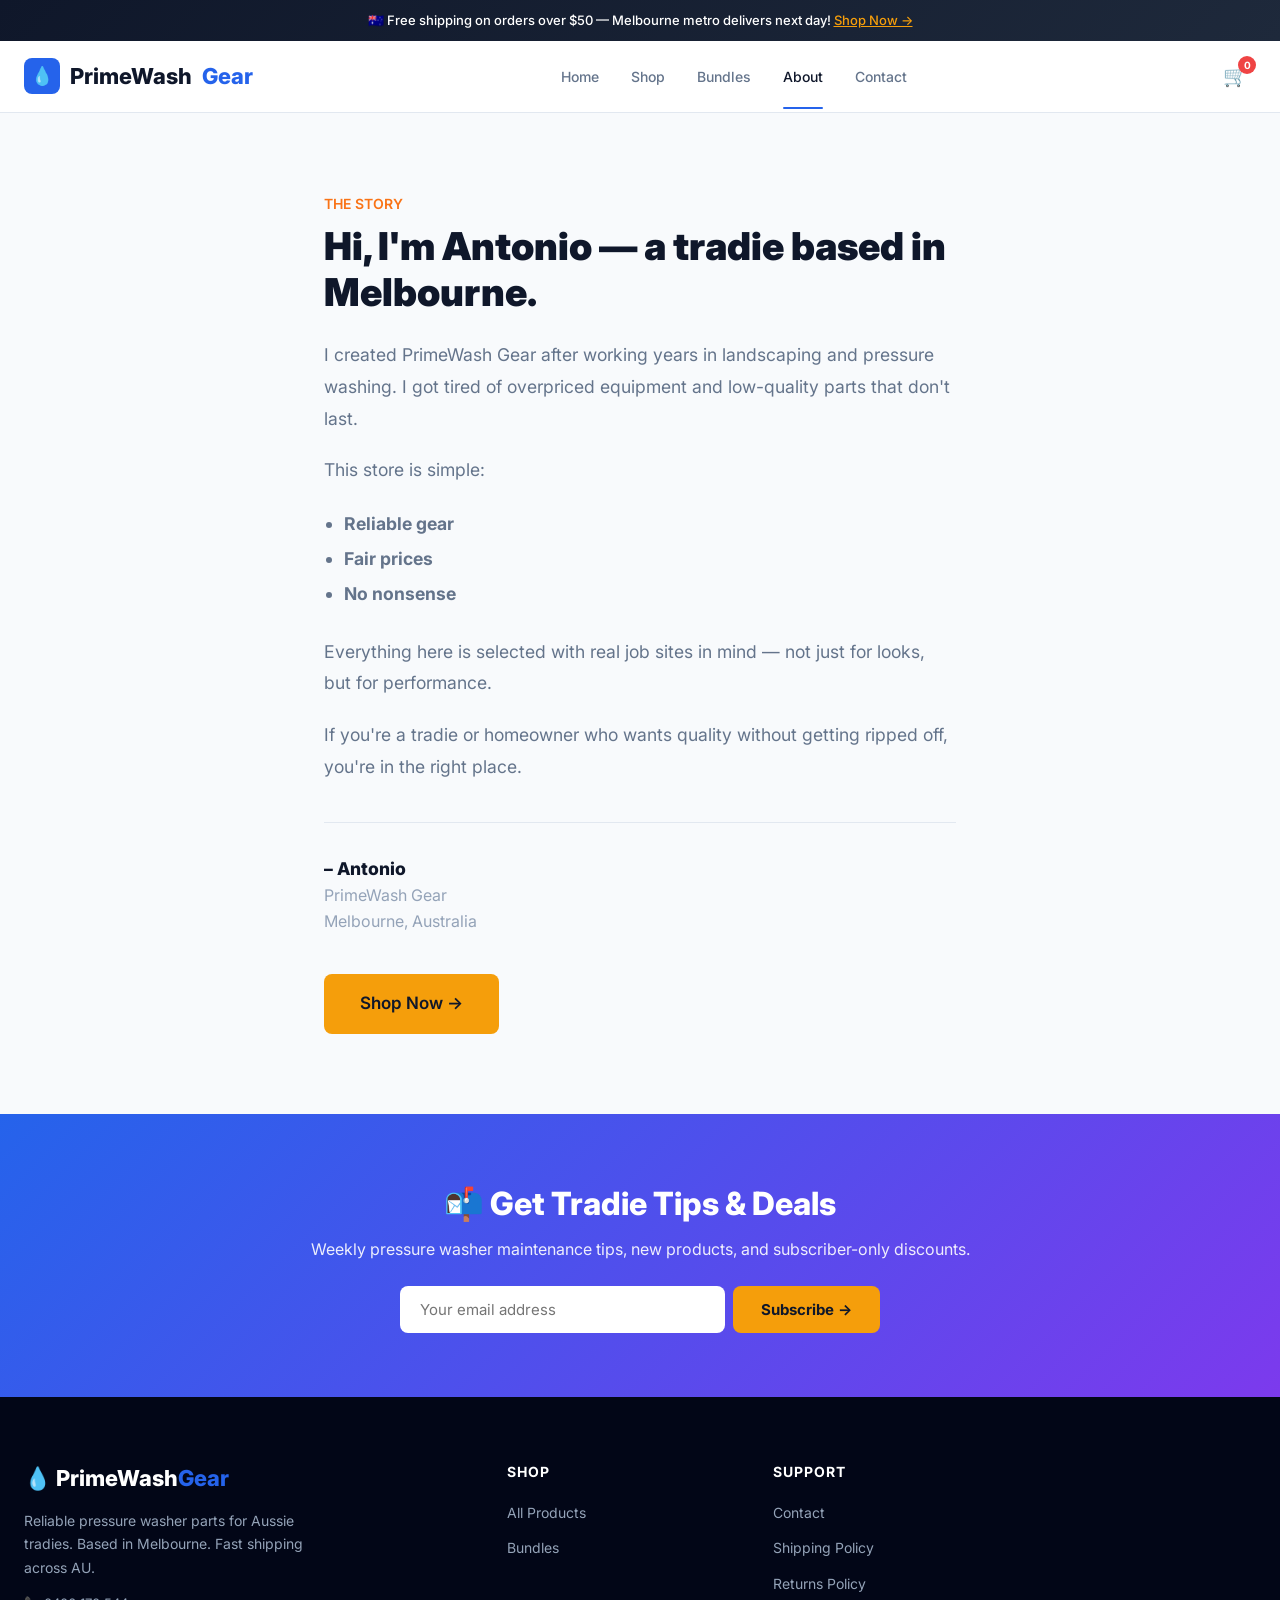
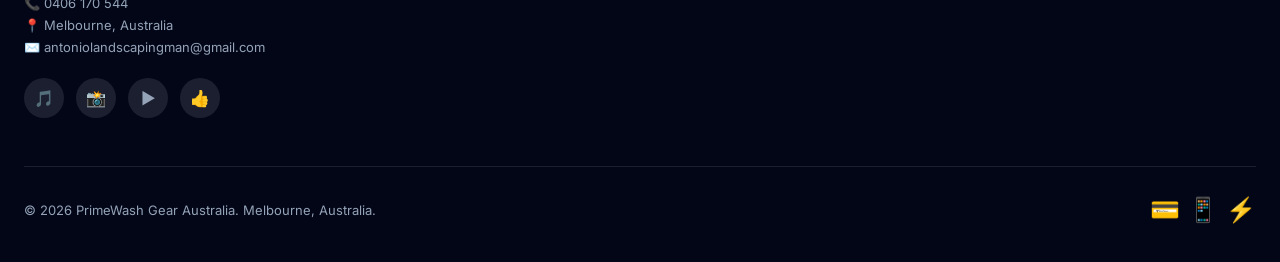
==== commit 5349dfc5: "Antonio's redesign: About page, Hero, Contact, footer, sitemap, robots.txt" ====
--- a/about.html
+++ b/about.html
@@ -4,164 +4,12 @@
   <meta charset="UTF-8" />
   <meta name="viewport" content="width=device-width, initial-scale=1.0" />
   <title>About — PrimeWash Gear Australia</title>
-  <meta name="description" content="The PrimeWash Gear story. Founded by a Melbourne tradie who was sick of overpaying for pressure washer parts that break. Quality parts, fair prices." />
+  <meta name="description" content="PrimeWash Gear was started by Antonio, a Melbourne tradie who got tired of overpriced parts." />
   <link rel="preconnect" href="https://fonts.googleapis.com" />
   <link rel="preconnect" href="https://fonts.gstatic.com" crossorigin />
   <link href="https://fonts.googleapis.com/css2?family=Inter:wght@400;500;600;700;800;900&display=swap" rel="stylesheet" />
   <link rel="stylesheet" href="css/style.css" />
   <link rel="icon" type="image/svg+xml" href="data:image/svg+xml,<svg xmlns='http://www.w3.org/2000/svg' viewBox='0 0 100 100'><text y='.9em' font-size='90'>💧</text></svg>" />
-  <style>
-    /* About page specific styles */
-    .about-hero {
-      background: linear-gradient(135deg, #1e3a5f 0%, #0f172a 100%);
-      color: white;
-      padding: 80px 0 70px;
-      text-align: center;
-    }
-    .about-hero h1 {
-      font-size: 2.8rem;
-      font-weight: 900;
-      margin-bottom: 16px;
-      line-height: 1.15;
-    }
-    .about-hero h1 span {
-      background: linear-gradient(135deg, #f97316, #e85c00);
-      -webkit-background-clip: text;
-      -webkit-text-fill-color: transparent;
-      background-clip: text;
-    }
-    .about-hero p {
-      font-size: 1.15rem;
-      color: rgba(255,255,255,0.75);
-      max-width: 620px;
-      margin: 0 auto;
-      line-height: 1.7;
-    }
-    .about-section {
-      padding: 70px 0;
-    }
-    .about-section:nth-child(even) {
-      background: #f8fafc;
-    }
-    .about-grid {
-      display: grid;
-      grid-template-columns: 1fr 1fr;
-      gap: 60px;
-      align-items: center;
-    }
-    .about-grid.reverse {
-      direction: rtl;
-    }
-    .about-grid.reverse > * {
-      direction: ltr;
-    }
-    .about-text h2 {
-      font-size: 1.9rem;
-      font-weight: 800;
-      margin-bottom: 20px;
-      color: #1e293b;
-    }
-    .about-text h2 .highlight {
-      color: #e85c00;
-    }
-    .about-text p {
-      color: #475569;
-      line-height: 1.8;
-      margin-bottom: 16px;
-      font-size: 1.05rem;
-    }
-    .about-text p:last-child {
-      margin-bottom: 0;
-    }
-    .about-image {
-      border-radius: 16px;
-      overflow: hidden;
-      background: #e2e8f0;
-      aspect-ratio: 4/3;
-      display: flex;
-      align-items: center;
-      justify-content: center;
-      font-size: 5rem;
-      box-shadow: 0 4px 24px rgba(0,0,0,0.08);
-    }
-    .about-image img {
-      width: 100%;
-      height: 100%;
-      object-fit: cover;
-    }
-    .about-quote {
-      background: white;
-      border-left: 5px solid #e85c00;
-      border-radius: 12px;
-      padding: 30px 36px;
-      margin: 30px 0;
-      box-shadow: 0 2px 12px rgba(0,0,0,0.06);
-    }
-    .about-quote p {
-      font-size: 1.15rem;
-      font-style: italic;
-      color: #334155;
-      line-height: 1.7;
-      margin-bottom: 12px;
-    }
-    .about-quote cite {
-      font-style: normal;
-      font-weight: 600;
-      color: #e85c00;
-    }
-    .values-grid {
-      display: grid;
-      grid-template-columns: repeat(3, 1fr);
-      gap: 30px;
-      margin-top: 40px;
-    }
-    .value-card {
-      background: white;
-      border-radius: 12px;
-      padding: 32px 24px;
-      text-align: center;
-      box-shadow: 0 2px 12px rgba(0,0,0,0.06);
-      border: 1px solid #f1f5f9;
-      transition: transform 0.2s ease, box-shadow 0.2s ease;
-    }
-    .value-card:hover {
-      transform: translateY(-3px);
-      box-shadow: 0 8px 30px rgba(0,0,0,0.1);
-    }
-    .value-card .icon {
-      font-size: 2.8rem;
-      margin-bottom: 16px;
-    }
-    .value-card h3 {
-      font-size: 1.15rem;
-      font-weight: 700;
-      color: #1e293b;
-      margin-bottom: 10px;
-    }
-    .value-card p {
-      font-size: 0.92rem;
-      color: #64748b;
-      line-height: 1.6;
-    }
-    .founder-tag {
-      display: inline-block;
-      background: rgba(232, 92, 0, 0.1);
-      color: #e85c00;
-      font-weight: 600;
-      font-size: 0.85rem;
-      padding: 6px 16px;
-      border-radius: 20px;
-      margin-bottom: 12px;
-    }
-    @media (max-width: 768px) {
-      .about-hero h1 { font-size: 2rem; }
-      .about-hero { padding: 50px 0 40px; }
-      .about-grid { grid-template-columns: 1fr; gap: 30px; }
-      .about-grid.reverse { direction: ltr; }
-      .about-section { padding: 50px 0; }
-      .values-grid { grid-template-columns: 1fr; gap: 16px; }
-    }
-  </style>
 </head>
 <body>
 
@@ -203,94 +51,42 @@
   <a href="contact.html">📞 Contact</a>
 </div>
 
-<!-- ABOUT HERO -->
-<section class="about-hero">
-  <div class="container">
-    <h1>Built by a Tradie, <span>for Tradies</span></h1>
-    <p>The story of how a Melbourne paver got tired of crappy parts and built Australia's go-to pressure washer gear shop.</p>
-  </div>
-</section>
+<!-- ABOUT CONTENT -->
+<section style="padding:80px 0;">
+  <div class="container" style="max-width:680px;">
+    <p style="font-size:14px;color:var(--orange);font-weight:600;margin-bottom:8px;">THE STORY</p>
+    <h1 style="font-size:2.4rem;font-weight:900;margin-bottom:24px;line-height:1.2;">Hi, I'm Antonio — a tradie based in Melbourne.</h1>
 
-<!-- OUR STORY -->
-<section class="about-section">
-  <div class="container">
-    <div class="about-grid">
-      <div class="about-text">
-        <div class="founder-tag">👷 Founded by Edinson (Antonio)</div>
-        <h2>From the Job Site to <span class="highlight">Your Doorstep</span></h2>
-        <p>PrimeWash Gear Australia was born out of pure frustration. Edinson — known to mates as Antonio — is a Melbourne-based tradie who runs a paving and property maintenance business. Day in, day out, he relies on his pressure washer to get the job done.</p>
-        <p>But every time a nozzle wore out, a fitting cracked, or a hose sprung a leak, he'd find himself either overpaying at the big hardware chains or waiting weeks for cheap online imports that fell apart after one use.</p>
-        <p>So he did what any self-respecting tradie would do — he started his own supply. PrimeWash Gear was created to give real tradies access to quality pressure washer parts at prices that make sense. No inflated markups. No questionable quality. Just gear that works, sourced and tested by someone who actually uses it.</p>
-        <div class="about-quote">
-          <p>"If I wouldn't run it on my own crew's machines, I'm not selling it to you. Simple as that."</p>
-          <cite>— Edinson (Antonio), Founder</cite>
-        </div>
-      </div>
-      <div class="about-image">
-        💧
-      </div>
+    <p style="font-size:1.1rem;line-height:1.8;color:var(--gray-600);margin-bottom:20px;">
+      I created PrimeWash Gear after working years in landscaping and pressure washing. I got tired of overpriced equipment and low-quality parts that don't last.
+    </p>
+
+    <p style="font-size:1.1rem;line-height:1.8;color:var(--gray-600);margin-bottom:20px;">
+      This store is simple:
+    </p>
+
+    <ul style="font-size:1.1rem;line-height:2;color:var(--gray-600);margin-bottom:24px;padding-left:20px;">
+      <li><strong>Reliable gear</strong></li>
+      <li><strong>Fair prices</strong></li>
+      <li><strong>No nonsense</strong></li>
+    </ul>
+
+    <p style="font-size:1.1rem;line-height:1.8;color:var(--gray-600);margin-bottom:20px;">
+      Everything here is selected with real job sites in mind — not just for looks, but for performance.
+    </p>
+
+    <p style="font-size:1.1rem;line-height:1.8;color:var(--gray-600);margin-bottom:20px;">
+      If you're a tradie or homeowner who wants quality without getting ripped off, you're in the right place.
+    </p>
+
+    <div style="margin-top:40px;padding-top:32px;border-top:1px solid var(--gray-200);">
+      <p style="font-weight:800;font-size:1.1rem;">– Antonio</p>
+      <p style="color:var(--gray-400);">PrimeWash Gear</p>
+      <p style="color:var(--gray-400);">Melbourne, Australia</p>
     </div>
-  </div>
-</section>
 
-<!-- THE PROBLEM -->
-<section class="about-section">
-  <div class="container">
-    <div class="about-grid reverse">
-      <div class="about-text">
-        <h2>The Problem We're <span class="highlight">Fixing</span></h2>
-        <p>Australian tradies have been getting ripped off for years. Here's how:</p>
-        <p><strong>🏪 The Big Box Stores</strong> — Bunnings and Total Tools carry a handful of parts, but the selection is limited and the prices are inflated. They're not specialists — pressure washer parts are an afterthought.</p>
-        <p><strong>📦 eBay & Amazon Imports</strong> — Sure, you can find a nozzle for $6 on eBay. But it's made from pot metal that strips on day two. You end up spending more in the long run.</p>
-        <p><strong>🏭 Commercial Suppliers</strong> — They've got the good gear, but they only talk to businesses ordering in bulk. Good luck getting a single fitting from them as a solo operator.</p>
-        <p>PrimeWash Gear fills the gap. Real parts, real stock in Melbourne, and prices that don't make you wince. We ship to tradies all over Australia — from Broome to Hobart.</p>
-      </div>
-      <div class="about-image">
-        🔧
-      </div>
-    </div>
-  </div>
-</section>
-
-<!-- OUR VALUES -->
-<section class="about-section" style="background: #f8fafc;">
-  <div class="container">
-    <h2 style="text-align:center;font-size:1.9rem;font-weight:800;color:#1e293b;margin-bottom:8px;">What We <span style="color:#e85c00;">Stand For</span></h2>
-    <p style="text-align:center;color:#64748b;max-width:560px;margin:0 auto 10px;">Three values that guide every part we stock and every order we ship.</p>
-    <div class="values-grid">
-      <div class="value-card">
-        <div class="icon">🧑‍🔧</div>
-        <h3>Tradie Tested</h3>
-        <p>Every product is vetted on real job sites in Melbourne. If a part doesn't survive a week of commercial use, it never hits the website.</p>
-      </div>
-      <div class="value-card">
-        <div class="icon">🇦🇺</div>
-        <h3>Australian Stock</h3>
-        <p>Everything is held right here in Notting Hill, VIC. No drop-shipping from overseas. When you order, it ships from Melbourne — full stop.</p>
-      </div>
-      <div class="value-card">
-        <div class="icon">💰</div>
-        <h3>Fair Dinkum Pricing</h3>
-        <p>We keep margins lean because we're tradies too. No corporate overhead, no bullshit markups. Just honest prices for honest gear.</p>
-      </div>
-    </div>
-  </div>
-</section>
-
-<!-- LOCATION & CTA -->
-<section class="about-section">
-  <div class="container">
-    <div class="about-grid">
-      <div class="about-text">
-        <h2>Based in <span class="highlight">Notting Hill</span>, Melbourne</h2>
-        <p>Our warehouse is in Notting Hill, VIC — right in Melbourne's south-east, smack bang in the middle of tradie country. That means metro Melbourne orders generally arrive next day, and regional AU gets dispatched fast.</p>
-        <p>We're not some faceless corporation. When you call or email, you're talking to the bloke who packs your orders. Edinson runs the show, picks the stock, and makes sure every order is right before it goes out the door.</p>
-        <p>Got a question about which nozzle fits your machine? Need advice on a maintenance kit? Just ask. We're tradies who know gear — because we use it every day.</p>
-        <a href="contact.html" class="btn btn-accent" style="margin-top:20px;display:inline-block;">Get in Touch →</a>
-      </div>
-      <div class="about-image">
-        📍
-      </div>
+    <div style="margin-top:40px;">
+      <a href="shop.html" class="btn btn-accent btn-lg">Shop Now →</a>
     </div>
   </div>
 </section>
@@ -313,8 +109,8 @@
     <div class="footer-grid">
       <div class="footer-brand">
         <h3>💧 PrimeWash<span>Gear</span></h3>
-        <p>Australia's go-to for pressure washer parts, consumables, and tradie kits. Based in Notting Hill, Melbourne. Fast shipping across AU.</p>
-        <p style="margin-top:12px;font-size:13px;">📞 <a href="tel:+61406170544" style="color:var(--gray-400);">0406 170 544</a><br />📍 10 Elwood St, Notting Hill VIC 3168</p>
+        <p>Reliable pressure washer parts for Aussie tradies. Based in Melbourne. Fast shipping across AU.</p>
+        <p style="margin-top:12px;font-size:13px;">📞 <a href="tel:+61406170544" style="color:var(--gray-400);">0406 170 544</a><br />📍 Melbourne, Australia<br />✉️ <a href="mailto:antoniolandscapingman@gmail.com" style="color:var(--gray-400);">antoniolandscapingman@gmail.com</a></p>
         <div class="footer-social">
           <a href="#" aria-label="TikTok">🎵</a>
           <a href="#" aria-label="Instagram">📸</a>
@@ -327,38 +123,23 @@
         <ul>
           <li><a href="shop.html">All Products</a></li>
           <li><a href="shop.html#bundles">Bundles</a></li>
-          <li><a href="shop.html">Nozzles</a></li>
-          <li><a href="shop.html">Hoses</a></li>
-          <li><a href="shop.html">Maintenance Kits</a></li>
         </ul>
       </div>
       <div class="footer-col">
         <h4>Support</h4>
         <ul>
-          <li><a href="contact.html">Contact Us</a></li>
-          <li><a href="#">Shipping Info</a></li>
-          <li><a href="#">Returns</a></li>
-          <li><a href="#">FAQ</a></li>
-          <li><a href="#">Track Order</a></li>
-        </ul>
-      </div>
-      <div class="footer-col">
-        <h4>Company</h4>
-        <ul>
-          <li><a href="about.html">About Us</a></li>
-          <li><a href="#">Blog</a></li>
-          <li><a href="#">Tradie Pro Program</a></li>
-          <li><a href="#">Privacy Policy</a></li>
-          <li><a href="#">Terms</a></li>
+          <li><a href="contact.html">Contact</a></li>
+          <li><a href="shipping.html">Shipping Policy</a></li>
+          <li><a href="returns.html">Returns Policy</a></li>
         </ul>
       </div>
     </div>
     <div class="footer-bottom">
-      <p>© 2026 PrimeWash Gear Australia. ABN: XX XXX XXX XXX</p>
+      <p>© 2026 PrimeWash Gear Australia. Melbourne, Australia.</p>
       <div class="footer-payment">
         <span>💳</span>
-        <span>🏦</span>
         <span>📱</span>
+        <span>⚡</span>
       </div>
     </div>
   </div>
